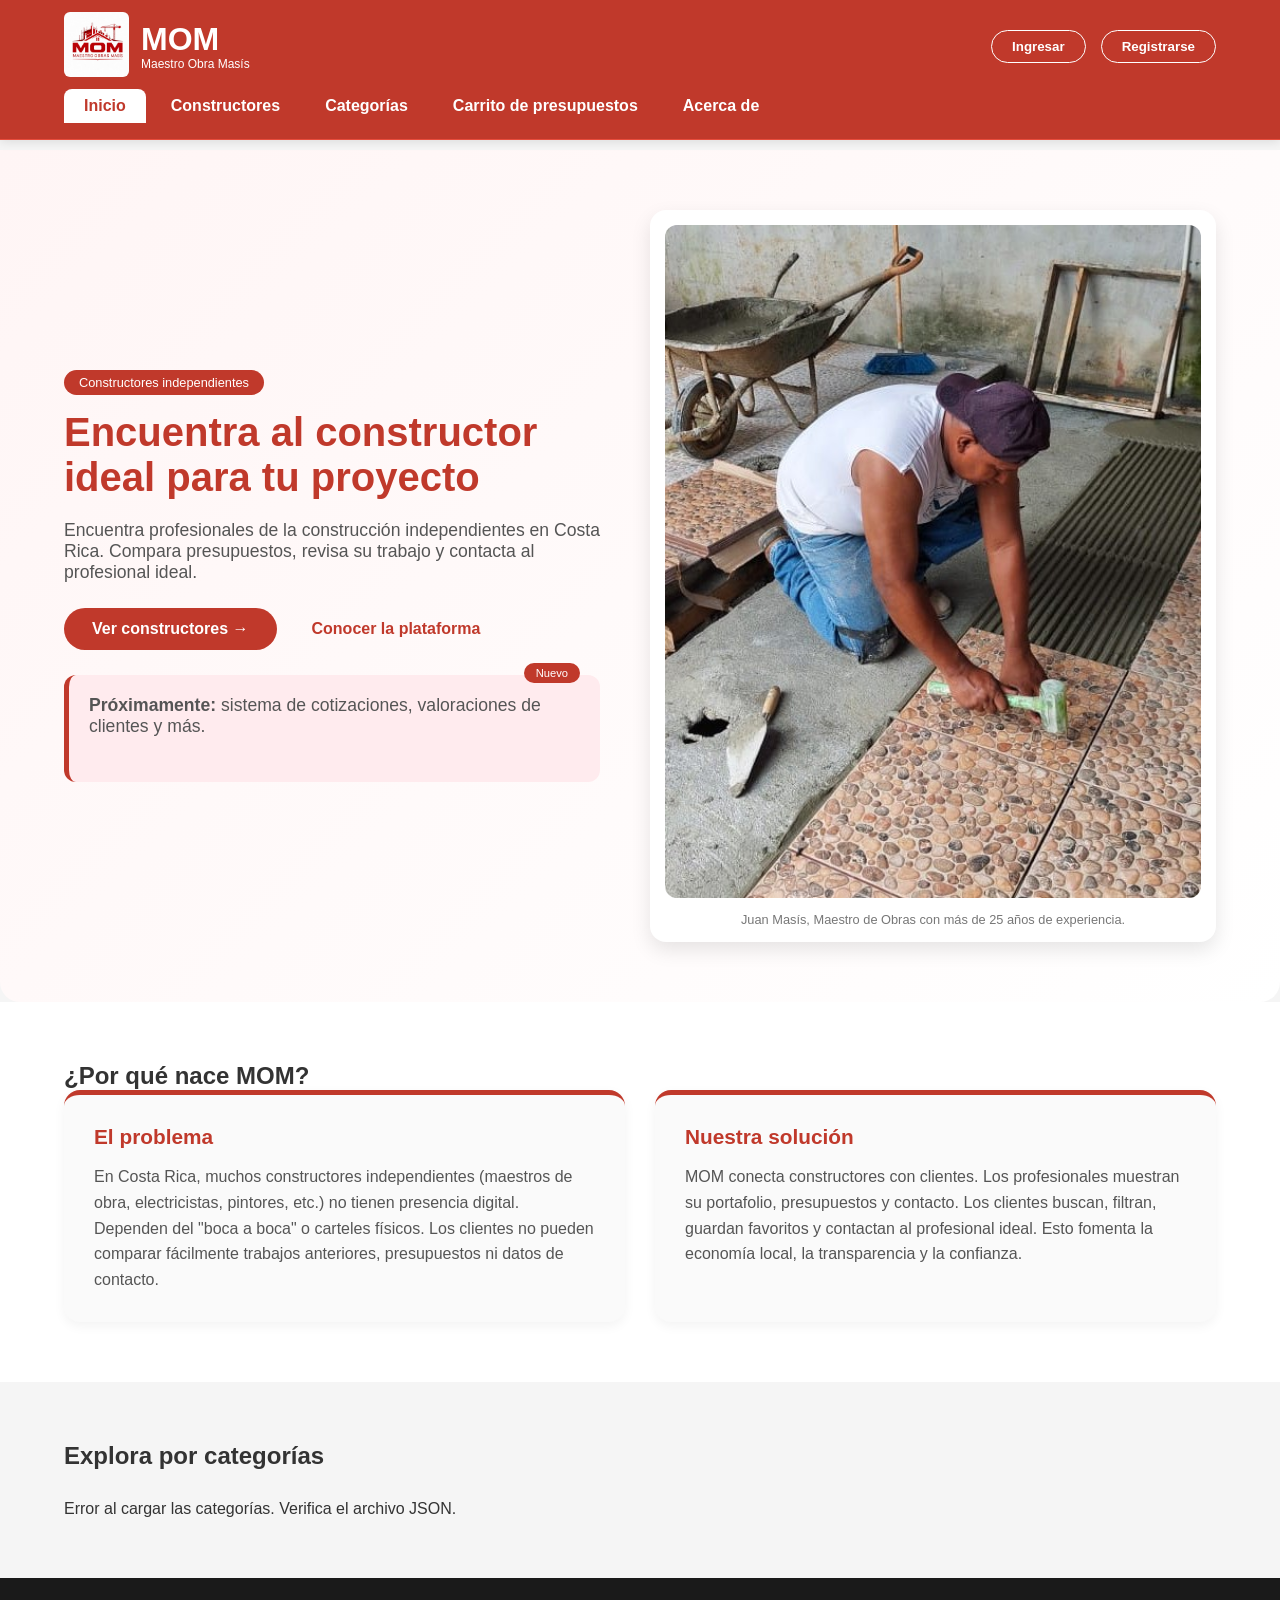
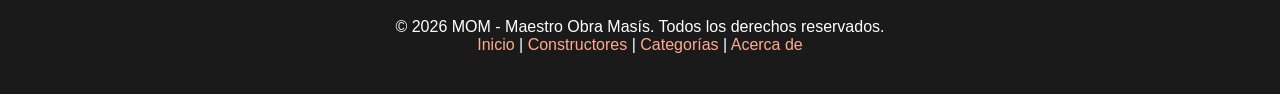
==== index.html @ 45a5ccda "Login y registro" ====
<!DOCTYPE html>
<html lang="es">
<head>
    <title>MOM-Constructores</title>
    <meta charset="UTF-8">
    <meta name="viewport" content="width=device-width, initial-scale=1.0">
    <title>MOM | Constructores Costa Rica</title>
    <link rel="stylesheet" href="css/styles.css">
    
</head>
<body>
    <header class="site-header">
        <div class="main-header">
            <div class="container">
                <div class="logo-container">
                    <div class="logo-img">
                        <img src="assets/images/logo.jpeg" alt="MOM Logo">
                    </div>
                    <div class="logo-text">
                        <h1>MOM</h1>
                        <p>Maestro Obra Masís</p>
                    </div>
                </div>
                <div class="header-actions">

    <button class="btn-login" id="btnLogin"
        onclick="window.location.href='login.html'">
        Ingresar
    </button>

    <button class="btn-login" id="btnRegistro"
        onclick="window.location.href='login.html?tab=registro'">
        Registrarse
    </button>

    <div class="perfil hidden" id="userProfile">
        <img id="profileImg" src="https://placehold.co/40x40/c0392b/white?text=?" alt="Perfil">
        <div>
            <span id="profileName">Usuario</span>
            <div class="nivel" id="profileNivel">Nivel 1</div>
        </div>
    </div>

</div>
        </div>

        <div class="nav-tabs">
            <div class="container">
                <ul>
                    <li><a href="index.html" class="active">Inicio</a></li>
                    <li><a href="constructores.html">Constructores</a></li>
                    <li id="tab-tarjeta" class="hidden"><a href="tarjeta.html">Tarjeta MOM</a></li>
                    <li><a href="categorias.html">Categorías</a></li>
                    <li><a href="carrito.html">Carrito de presupuestos</a></li>
                    <li><a href="acerca.html">Acerca de</a></li>
                </ul>
            </div>
        </div>
    </header>

    <div id="perfilModal" class="modal-overlay">
        <div class="modal-box">
            <button class="modal-close" onclick="closeModal('perfilModal')">&times;</button>
            <h3 id="modal-saludo">Mi perfil</h3>
            <p class="modal-desc" id="modal-rol-desc"></p>
            <button class="btn-submit" onclick="cerrarSesion()" style="background:#555;">Cerrar sesión</button>
        </div>
    </div>

    <main>
        <section class="hero">
            <div class="container hero-content">
                <div class="hero-text">
                    <span class="hero-badge">Constructores independientes</span>
                    <h1>Encuentra al constructor ideal para tu proyecto</h1>
                    <p>Encuentra profesionales de la construcción independientes en Costa Rica. Compara presupuestos, revisa su trabajo y contacta al profesional ideal.</p>
                    <div class="hero-actions">
                        <a href="constructores.html" class="btn-primary">Ver constructores →</a>
                        <a href="#problema-solucion" class="btn-link">Conocer la plataforma</a>
                    </div>
                    <div class="hero-info">
                        <span class="info-label">Nuevo</span>
                        <p><strong>Próximamente:</strong> sistema de cotizaciones, valoraciones de clientes y más.</p>
                    </div>
                </div>
                <div class="hero-image">
                    <img src="assets/images/IMG-20260607-WA0037.jpg" alt="Constructor trabajando">
                    <figcaption>Juan Masís, Maestro de Obras con más de 25 años de experiencia.</figcaption>
                </div>
            </div>
        </section>

        <section id="problema-solucion" class="problema-solucion">
            <div class="container">
                <h2>¿Por qué nace MOM?</h2>
                <div class="problema-solucion-grid">
                    <div class="card-problema">
                        <h4>El problema</h4>
                        <p>En Costa Rica, muchos constructores independientes (maestros de obra, electricistas, pintores, etc.) no tienen presencia digital. Dependen del "boca a boca" o carteles físicos. Los clientes no pueden comparar fácilmente trabajos anteriores, presupuestos ni datos de contacto.</p>
                    </div>
                    <div class="card-solucion">
                        <h4>Nuestra solución</h4>
                        <p>MOM conecta constructores con clientes. Los profesionales muestran su portafolio, presupuestos y contacto. Los clientes buscan, filtran, guardan favoritos y contactan al profesional ideal. Esto fomenta la economía local, la transparencia y la confianza.</p>
                    </div>
                </div>
            </div>
        </section>

        <section class="categorias-dinamicas">
            <div class="container">
                <h2>Explora por categorías</h2>
                <div id="categorias-container" class="categorias-grid"></div>
            </div>
        </section>
    </main>

    <footer>
        <div class="container">
            <p>&copy; 2026 MOM - Maestro Obra Masís. Todos los derechos reservados.</p>
            <p>
                <a href="index.html">Inicio</a> | 
                <a href="constructores.html">Constructores</a> | 
                <a href="#problema-solucion">Categorías</a> | 
                <a href="acerca.html">Acerca de</a>
            </p>
        </div>
    </footer>

    <script src="js/main.js"></script>
    <script src="json/main.js"></script>
    
    <script>
        /* Gestión interna exclusiva de la sesión actual de la página */
        (function() {
            const sesionData = localStorage.getItem('mom_sesion');
            const btnLogin = document.getElementById('btnLogin');
            const btnRegistro = document.getElementById('btnRegistro');
            const userProfile = document.getElementById('userProfile');
            const profileName = document.getElementById('profileName');
            const profileImg = document.getElementById('profileImg');
            const profileNivel = document.getElementById('profileNivel');
            const tabTarjeta = document.getElementById('tab-tarjeta');

            if (sesionData) {
                const sesion = JSON.parse(sesionData);

                btnLogin.classList.add('hidden');
                btnRegistro.classList.add('hidden');
                userProfile.classList.remove('hidden');
                profileName.textContent = sesion.nombre;
                profileNivel.textContent = 'Nivel ' + (sesion.nivel || 1);

                const inicial = sesion.nombre.charAt(0).toUpperCase();
                profileImg.src = sesion.foto || `https://placehold.co/40x40/c0392b/white?text=${inicial}`;
                profileImg.alt = sesion.nombre;

                userProfile.onclick = function() {
                    document.getElementById('modal-saludo').textContent = '¡Hola, ' + sesion.nombre + '!';
                    document.getElementById('modal-rol-desc').textContent =
                        sesion.rol === 'constructor'
                            ? 'Estás registrado como Constructor.'
                            : 'Estás registrado como Cliente.';
                    openModal('perfilModal');
                };

                if (sesion.rol === 'constructor') {
                    tabTarjeta.classList.remove('hidden');
                    tabTarjeta.style.display = 'block';
                } else {
                    tabTarjeta.classList.add('hidden');
                    tabTarjeta.style.display = 'none';
                }
            }
        })();

        function openModal(id) {
            document.getElementById(id).classList.add('open');
        }

        function closeModal(id) {
            document.getElementById(id).classList.remove('open');
        }

        function cerrarSesion() {
            localStorage.removeItem('mom_sesion');
            window.location.href = 'login.html';
        }
    </script>
</body>
</html>
---- css/styles.css ----
/* Limpieza rápida de márgenes para que no estorben */
* {
    margin: 0;
    padding: 0;
    box-sizing: border-box;
}

body {
    font-family: 'Segoe UI', Tahoma, Geneva, Verdana, sans-serif;
    background-color: #f5f5f5;
    color: #333;
    /* Espacio para que el header fijo no tape el contenido del inicio */
    padding-top: 150px;
}

/* --- HEADER PRINCIPAL --- */

.site-header {
    background-color: #c0392b;
    position: fixed;
    top: 0;
    left: 0;
    width: 100%;
    z-index: 1000;
    box-shadow: 0 2px 10px rgba(0, 0, 0, 0.1);
}

/* La fila de arriba donde va el logo y el botón de registro */
.main-header {
    padding: 12px 0 16px 0; 
    border-bottom: 1px solid #e74c3c;
}

.main-header .container {
    display: flex;
    justify-content: space-between;
    align-items: center;
    flex-wrap: wrap;
    gap: 20px;
}

/* Alineación del logo con el texto del negocio */
.logo-container {
    display: flex;
    align-items: center;
    gap: 12px;
}

.logo-img img {
    height: 65px;
    width: auto;
    object-fit: contain;
    border-radius: 6px;
}

.logo-text h1 {
    color: white;
    font-size: 2rem;
    line-height: 1;
    margin-bottom: 2px;
}

.logo-text p {
    color: white;
    font-size: 0.75rem;
}

.header-actions {
    display: flex;
    align-items: center;
    gap: 15px;
}

/* Botón principal para los constructores */
.btn-login {
    background-color: transparent;
    color: white;
    border: 1px solid white;
    padding: 8px 20px;
    border-radius: 25px;
    cursor: pointer;
    font-weight: bold;
    transition: all 0.3s ease;
}

.btn-login:hover {
    background-color: white;
    color: #c0392b;
}

/* Perfil (se activa por JS cuando el constructor inicia sesión) */
.perfil {
    display: flex;
    align-items: center;
    gap: 10px;
    background-color: rgba(255, 255, 255, 0.15);
    padding: 6px 14px;
    border-radius: 25px;
    cursor: pointer;
    margin-bottom: -4px;
    transition: background-color 0.2s ease;
}

.perfil:hover {
    background-color: rgba(255, 255, 255, 0.25);
}

.perfil img {
    width: 34px;
    height: 34px;
    border-radius: 50%;
    object-fit: cover;
    border: 1px solid rgba(255, 255, 255, 0.5);
}

.perfil span {
    color: white;
    font-size: 0.9rem;
    font-weight: 600;
}

.nivel {
    font-size: 0.7rem;
    color: #ffd54f;
    font-weight: bold;
}

/* Para ocultar cosas rápido desde JavaScript */
.hidden {
    display: none !important;
}

/* --- MENÚ DE PESTAÑAS (NAV) --- */

.nav-tabs {
    padding: 8px 0 0 0;
}

.nav-tabs ul {
    list-style: none;
    display: flex;
    gap: 5px;
    flex-wrap: wrap;
}

.nav-tabs a {
    display: inline-block;
    padding: 8px 20px;
    color: white;
    text-decoration: none;
    font-weight: 600;
    border-radius: 8px 8px 0 0;
    transition: all 0.3s ease;
}

.nav-tabs a:hover {
    background-color: rgba(255, 255, 255, 0.2);
}

/* La pestaña blanca que resalta la página actual */
.nav-tabs a.active {
    background-color: white;
    color: #c0392b;
}

/* --- MODALES (LOGIN Y RECUPERACIÓN) --- */

/* El fondo oscuro transparente */
.modal-overlay {
    position: fixed;
    top: 0;
    left: 0;
    width: 100%;
    height: 100%;
    background-color: rgba(0, 0, 0, 0.6);
    display: flex;
    justify-content: center;
    align-items: center;
    z-index: 2000;
    opacity: 0;
    pointer-events: none;
    transition: opacity 0.3s ease;
}

/* Clase que se mete con JS para mostrar el modal */
.modal-overlay.open {
    opacity: 1;
    pointer-events: auto;
}

/* La cajita blanca del formulario */
.modal-box {
    background-color: white;
    padding: 30px;
    border-radius: 16px;
    width: min(90%, 420px);
    box-shadow: 0 10px 30px rgba(0,0,0,0.3);
    position: relative;
    transform: translateY(-20px);
    transition: transform 0.3s ease;
}

.modal-overlay.open .modal-box {
    transform: translateY(0);
}

/* La 'X' para cerrar */
.modal-close {
    position: absolute;
    top: 15px;
    right: 20px;
    background: none;
    border: none;
    font-size: 1.8rem;
    cursor: pointer;
    color: #888;
}

.modal-close:hover {
    color: #333;
}

.modal-box h3 {
    color: #c0392b;
    font-size: 1.5rem;
    margin-bottom: 20px;
    text-align: center;
}

.modal-desc {
    font-size: 0.9rem;
    color: #666;
    margin-bottom: 20px;
    text-align: center;
    line-height: 1.4;
}

.form-group {
    margin-bottom: 18px;
}

.form-group label {
    display: block;
    font-size: 0.85rem;
    font-weight: 600;
    margin-bottom: 6px;
    color: #444;
}

.form-group input {
    width: 100%;
    padding: 10px 14px;
    border: 1px solid #ccc;
    border-radius: 8px;
    font-size: 0.95rem;
    outline: none;
    transition: border-color 0.2s;
}

.form-group input:focus {
    border-color: #c0392b;
}

.btn-submit {
    width: 100%;
    background-color: #c0392b;
    color: white;
    border: none;
    padding: 12px;
    border-radius: 8px;
    font-size: 1rem;
    font-weight: bold;
    cursor: pointer;
    transition: background-color 0.2s;
    margin-top: 10px;
}

.btn-submit:hover {
    background-color: #a93226;
}

.modal-footer-links {
    margin-top: 15px;
    text-align: center;
}

.modal-footer-links a {
    color: #c0392b;
    font-size: 0.85rem;
    text-decoration: none;
    font-weight: 600;
}

.modal-footer-links a:hover {
    text-decoration: underline;
}

/* --- SECCIONES DE LA PÁGINA (HERO, INFO, ETC) --- */

/* Centrador estándar para que el diseño no se desarme en pantallas enormes */
.container {
    width: min(90%, 1200px);
    margin: 0 auto;
}

/* El bloque de bienvenida arriba */
.hero {
    background: linear-gradient(135deg, #fff5f5 0%, #ffffff 100%);
    padding: 60px 0;
    border-radius: 0 0 20px 20px;
}

.hero-content {
    display: flex;
    align-items: center;
    gap: 50px;
    flex-wrap: wrap;
}

.hero-text {
    flex: 1;
}

.hero-badge {
    background-color: #c0392b;
    color: white;
    padding: 5px 15px;
    border-radius: 25px;
    font-size: 0.8rem;
    display: inline-block;
    margin-bottom: 15px;
}

.hero-text h1 {
    font-size: 2.5rem;
    color: #c0392b;
    margin-bottom: 20px;
}

.hero-text p {
    font-size: 1.1rem;
    color: #555;
    margin-bottom: 25px;
}

.btn-primary {
    background-color: #c0392b;
    color: white;
    padding: 12px 28px;
    border-radius: 30px;
    text-decoration: none;
    font-weight: bold;
    display: inline-block;
    transition: all 0.3s ease;
    border: none;
    cursor: pointer;
}

.btn-primary:hover {
    background-color: #a93226;
    transform: scale(1.05);
}

.btn-link {
    color: #c0392b;
    padding: 12px 20px;
    text-decoration: none;
    font-weight: bold;
}

.hero-actions {
    display: flex;
    gap: 15px;
    flex-wrap: wrap;
    margin-bottom: 25px;
}

/* El cuadro de "Próximamente" */
.hero-info {
    background-color: #ffebee;
    padding: 20px;
    border-left: 5px solid #c0392b;
    border-radius: 12px;
    position: relative;
}

.info-label {
    position: absolute;
    top: -12px;
    right: 20px;
    background-color: #c0392b;
    color: white;
    padding: 4px 12px;
    border-radius: 20px;
    font-size: 0.7rem;
}

.hero-image {
    flex: 1;
    background: white;
    padding: 15px;
    border-radius: 16px;
    box-shadow: 0 8px 20px rgba(0, 0, 0, 0.1);
}

.hero-image img {
    width: 100%;
    border-radius: 12px;
}

.hero-image figcaption {
    text-align: center;
    font-size: 0.8rem;
    color: #777;
    margin-top: 10px;
}

/* Sección de la justificación del proyecto */
.problema-solucion {
    background-color: white;
    padding: 60px 0;
}

.problema-solucion-grid {
    display: grid;
    grid-template-columns: 1fr 1fr;
    gap: 30px;
}

.card-problema, .card-solucion {
    background: #fafafa;
    padding: 30px;
    border-radius: 16px;
    border-top: 5px solid #c0392b;
    box-shadow: 0 4px 12px rgba(0, 0, 0, 0.05);
}

.card-problema h4, .card-solucion h4 {
    color: #c0392b;
    font-size: 1.3rem;
    margin-bottom: 15px;
}

.card-problema p, .card-solucion p {
    color: #555;
    line-height: 1.6;
}

/* Aquí se renderizan las categorías desde el script backend */
.categorias-dinamicas {
    background-color: #f5f5f5;
    padding: 60px 0;
}

.categorias-grid {
    display: grid;
    grid-template-columns: repeat(auto-fit, minmax(200px, 1fr));
    gap: 20px;
    margin-top: 30px;
}

/* --- FOOTER (PIE DE PÁGINA) --- */

footer {
    background-color: #1a1a1a;
    color: white;
    text-align: center;
    padding: 40px 0;
}

footer a {
    color: #ffab91;
    text-decoration: none;
}

footer a:hover {
    color: white;
}

/* --- DISEÑO RESPONSIVO (TABLETS Y CELULARES) --- */

@media (max-width: 768px) {
    body {
        /* Más espacio arriba porque las cosas se apilan en pantallas pequeñas */
        padding-top: 210px;
    }

    .main-header .container {
        flex-direction: column;
        text-align: center;
    }

    .logo-container {
        flex-direction: column;
        gap: 5px;
    }

    .nav-tabs ul {
        justify-content: center;
    }

    .hero-content {
        flex-direction: column;
    }

    .problema-solucion-grid {
        grid-template-columns: 1fr;
    }
}

@media (max-width: 480px) {
    .hero-text h1 {
        font-size: 1.8rem;
    }

    .hero-actions {
        flex-direction: column;
    }

    .btn-primary, .btn-link {
        text-align: center;
    }

    .header-actions {
        flex-direction: column;
        width: 100%;
    }

    .btn-login {
        width: 100%;
        text-align: center;
    }
}

/* Layout General de la página de constructores */
.constructores-main-container {
    display: flex;
    gap: 20px;
    padding: 20px;
    max-width: 1200px;
    margin: 0 auto;
}

.sidebar-filters {
    flex: 1;
    min-width: 280px;
    background: #f9f9f9;
    padding: 20px;
    border-radius: 8px;
    box-shadow: 0 2px 5px rgba(0,0,0,0.05);
    height: fit-content;
}

.constructores-content {
    flex: 3;
}

.filter-group {
    margin-bottom: 15px;
}

.filter-group label {
    display: block;
    margin-bottom: 5px;
    font-weight: bold;
}

.filter-group input, .filter-group select {
    width: 100%;
    padding: 8px;
    border: 1px solid #ccc;
    border-radius: 4px;
}

/* Grilla de Tarjetas */
.cards-grid {
    display: grid;
    grid-template-columns: repeat(auto-fill, minmax(280px, 1fr));
    gap: 20px;
    margin-top: 20px;
}

/* Estilos de la sección persistente de favoritos */
.favoritos-sidebar-section {
    margin-top: 30px;
    border-top: 2px dashed #ddd;
    padding-top: 15px;
}

.favorito-item {
    display: flex;
    justify-content: space-between;
    align-items: center;
    background: #fff;
    padding: 10px;
    margin-bottom: 8px;
    border-radius: 4px;
    border-left: 4px solid #ffca28;
    box-shadow: 0 1px 3px rgba(0,0,0,0.1);
}

.btn-eliminar-fav {
    background: none;
    border: none;
    color: #ff5252;
    cursor: pointer;
    font-size: 16px;
}

/* Estilos Básicos para el Modal Emergente */
.modal-overlay {
    position: fixed;
    top: 0;
    left: 0;
    width: 100%;
    height: 100%;
    background: rgba(0, 0, 0, 0.6);
    display: flex;
    justify-content: center;
    align-items: center;
    opacity: 0;
    pointer-events: none;
    transition: opacity 0.3s ease;
    z-index: 1000;
}

.modal-overlay.modal-active {
    opacity: 1;
    pointer-events: auto;
}

.modal-content {
    background: #fff;
    padding: 30px;
    border-radius: 8px;
    max-width: 600px;
    width: 90%;
    position: relative;
    box-shadow: 0 5px 15px rgba(0,0,0,0.3);
    max-height: 85vh;
    overflow-y: auto;
}

.close-modal {
    position: absolute;
    top: 15px;
    right: 15px;
    background: none;
    border: none;
    font-size: 20px;
    cursor: pointer;
    color: #333;
}

.modal-galeria-grid {
    display: grid;
    grid-template-columns: repeat(auto-fill, minmax(120px, 1fr));
    gap: 10px;
    margin-top: 10px;
}

.modal-galeria-img {
    width: 100%;
    height: 90px;
    object-fit: cover;
    border-radius: 4px;
}
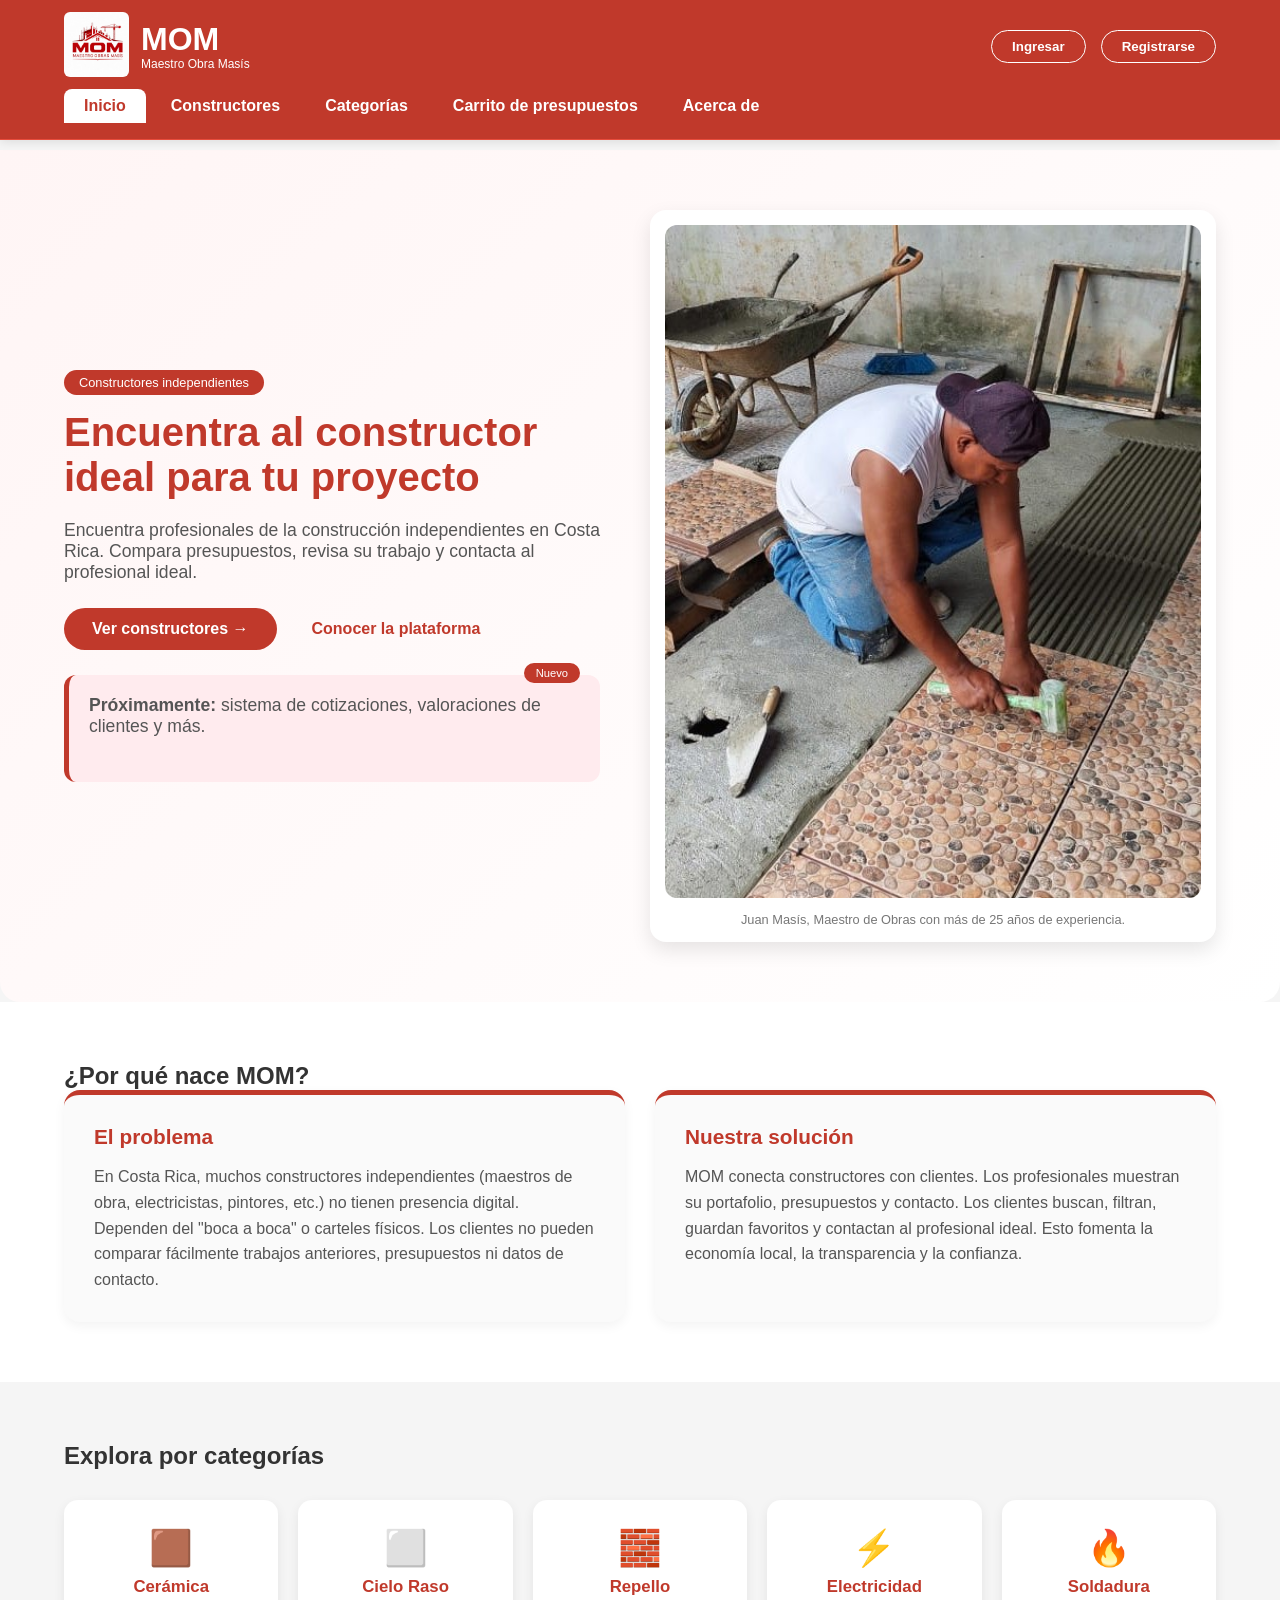
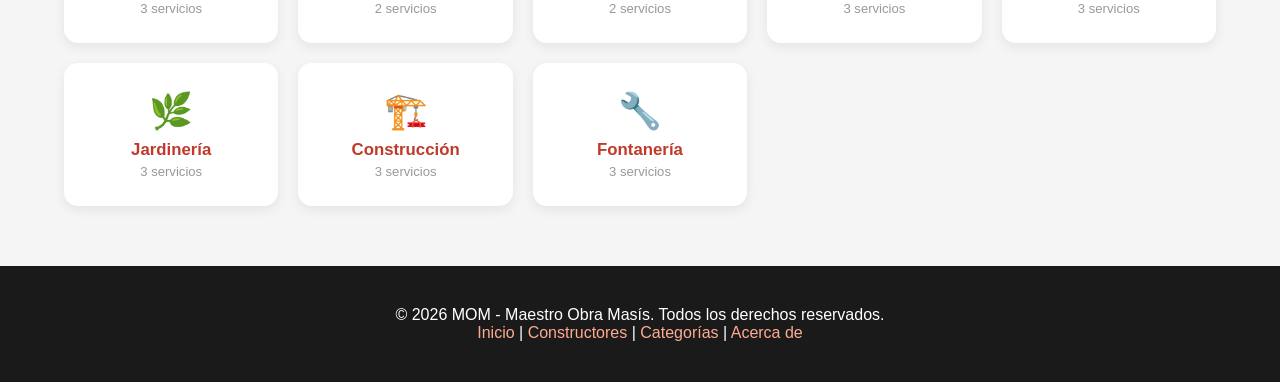
==== commit 87450ad1: "Carrito de presupuestos y funcionamiento de constructores y categorías" ====
--- a/index.html
+++ b/index.html
@@ -127,7 +127,6 @@
     </footer>
 
     <script src="js/main.js"></script>
-    <script src="json/main.js"></script>
     
     <script>
         /* Gestión interna exclusiva de la sesión actual de la página */
--- a/css/styles.css
+++ b/css/styles.css
@@ -459,6 +459,40 @@
     margin-top: 30px;
 }
 
+.categoria-card {
+    background: white;
+    border-radius: 14px;
+    padding: 25px 18px;
+    text-align: center;
+    box-shadow: 0 4px 12px rgba(0,0,0,0.07);
+    cursor: pointer;
+    transition: all 0.3s ease;
+    border: 2px solid transparent;
+}
+
+.categoria-card:hover {
+    transform: translateY(-4px);
+    box-shadow: 0 8px 25px rgba(192, 57, 43, 0.15);
+    border-color: #c0392b;
+}
+
+.categoria-card .cat-icono {
+    font-size: 2.2rem;
+    margin-bottom: 8px;
+}
+
+.categoria-card h4 {
+    color: #c0392b;
+    font-size: 1.05rem;
+    margin-bottom: 4px;
+}
+
+.categoria-card p {
+    font-size: 0.82rem;
+    color: #999;
+    margin: 0;
+}
+
 /* --- FOOTER (PIE DE PÁGINA) --- */
 
 footer {
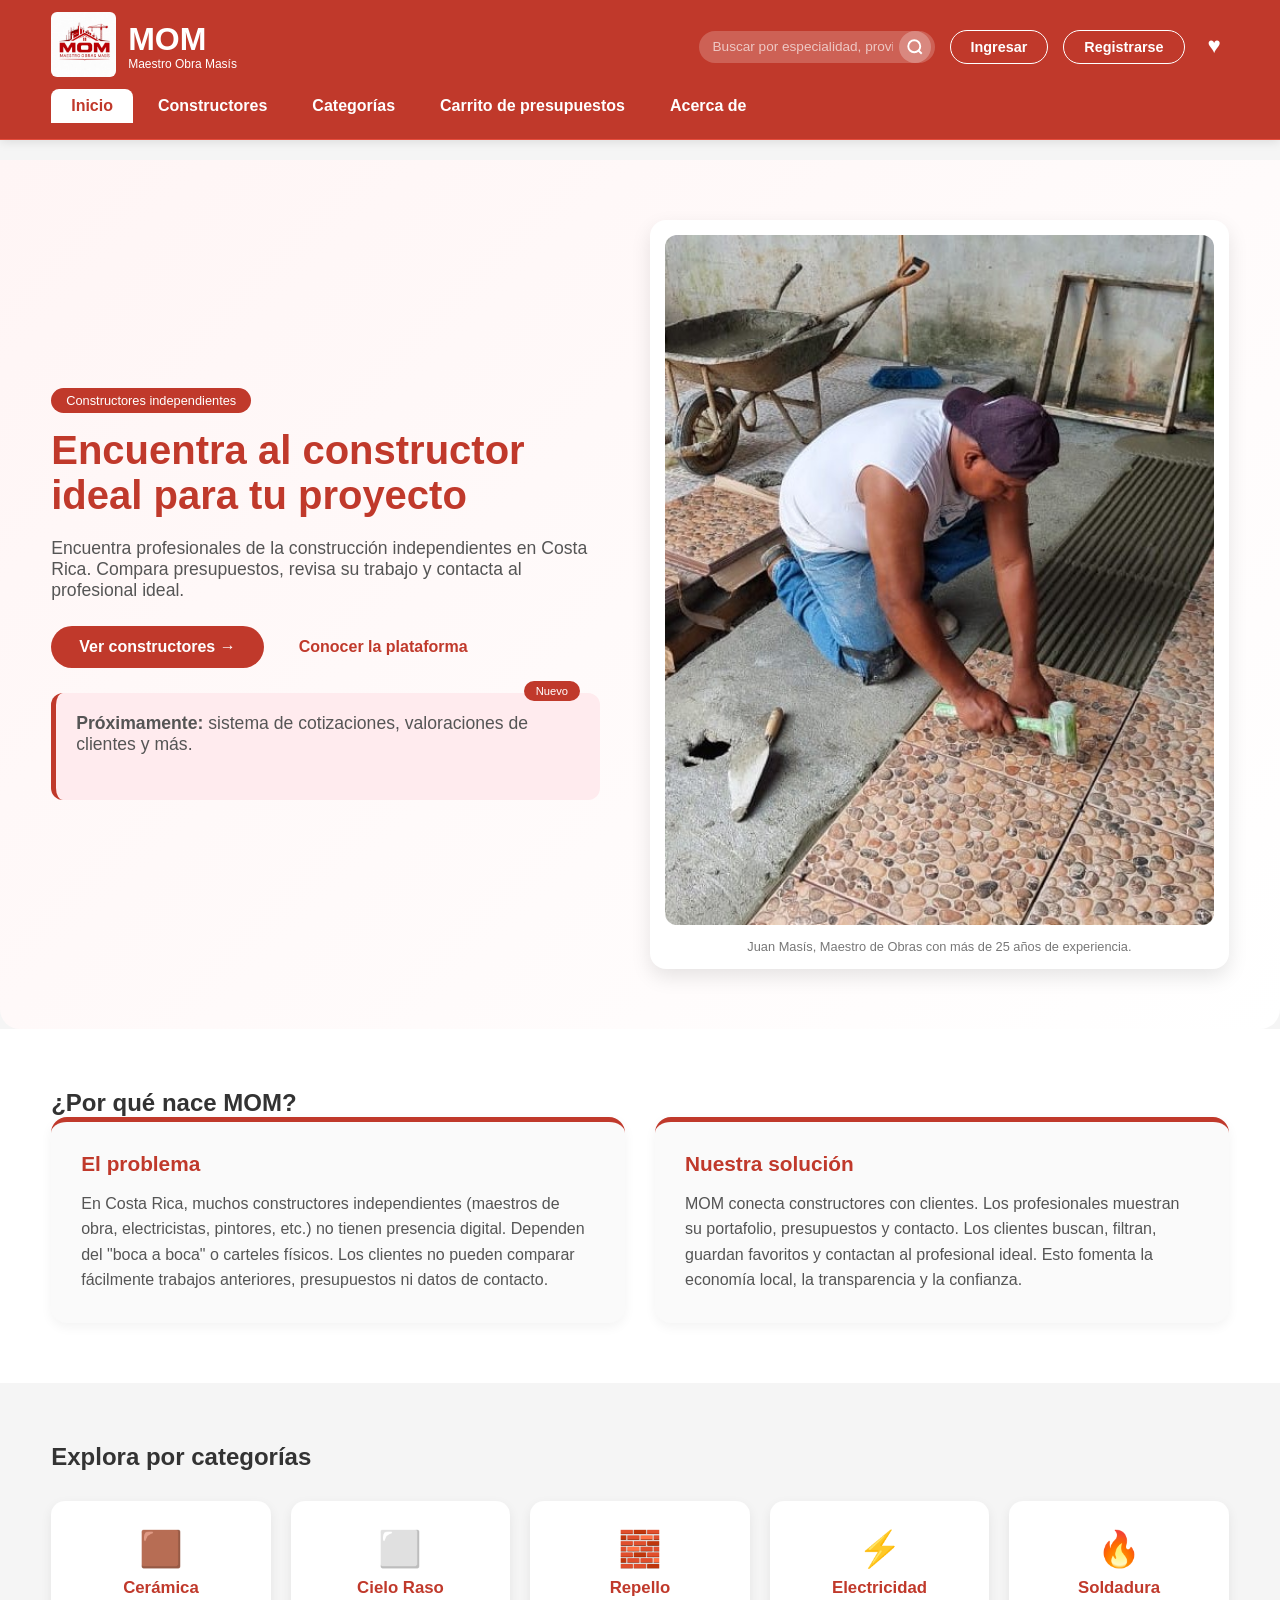
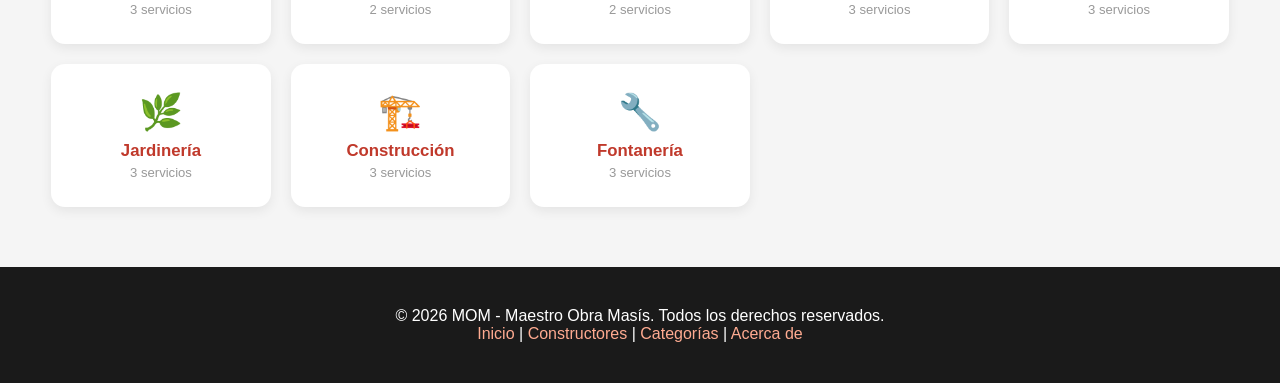
==== commit b076249b: "Actualización favoritos y diseño responsivo" ====
--- a/index.html
+++ b/index.html
@@ -22,7 +22,15 @@
                     </div>
                 </div>
                 <div class="header-actions">
-
+    <div class="search-box">
+        <input type="text" id="searchInput" placeholder="Buscar por especialidad, provincia..." />
+        <button id="searchBtn" onclick="buscarConstructores()">
+            <svg viewBox="0 0 24 24" width="18" height="18" fill="none" stroke="currentColor" stroke-width="2.5">
+                <circle cx="11" cy="11" r="8"/>
+                <path d="m21 21-4.35-4.35"/>
+            </svg>
+        </button>
+    </div>
     <button class="btn-login" id="btnLogin"
         onclick="window.location.href='login.html'">
         Ingresar
@@ -31,6 +39,10 @@
     <button class="btn-login" id="btnRegistro"
         onclick="window.location.href='login.html?tab=registro'">
         Registrarse
+    </button>
+
+    <button class="btn-fav-header" id="btnFavoritos" title="Mis favoritos" onclick="abrirFavoritos()">
+        ♥ <span class="fav-badge hidden" id="favBadge">0</span>
     </button>
 
     <div class="perfil hidden" id="userProfile">
@@ -64,6 +76,15 @@
             <h3 id="modal-saludo">Mi perfil</h3>
             <p class="modal-desc" id="modal-rol-desc"></p>
             <button class="btn-submit" onclick="cerrarSesion()" style="background:#555;">Cerrar sesión</button>
+        </div>
+    </div>
+
+    <div id="favoritosModal" class="modal-overlay">
+        <div class="modal-box">
+            <button class="modal-close" onclick="closeModal('favoritosModal')">&times;</button>
+            <h3>Mis Favoritos</h3>
+            <div id="favoritosLista"></div>
+            <p class="fav-vacio" id="favVacio">No tienes favoritos guardados.</p>
         </div>
     </div>
 
@@ -172,6 +193,23 @@
             }
         })();
 
+        function buscarConstructores() {
+            const q = document.getElementById('searchInput').value.trim();
+            if (q) {
+                window.location.href = 'constructores.html?buscar=' + encodeURIComponent(q);
+            }
+        }
+        document.addEventListener('DOMContentLoaded', function() {
+            document.getElementById('searchInput').addEventListener('keydown', function(e) {
+                if (e.key === 'Enter') buscarConstructores();
+            });
+        });
+
+        function abrirFavoritos() {
+            if (typeof actualizarModalFavoritos === 'function') actualizarModalFavoritos();
+            openModal('favoritosModal');
+        }
+
         function openModal(id) {
             document.getElementById(id).classList.add('open');
         }
--- a/css/styles.css
+++ b/css/styles.css
@@ -1,16 +1,20 @@
-/* Limpieza rápida de márgenes para que no estorben */
 * {
     margin: 0;
     padding: 0;
     box-sizing: border-box;
 }
 
+html {
+    overflow-x: hidden;
+}
+
 body {
     font-family: 'Segoe UI', Tahoma, Geneva, Verdana, sans-serif;
     background-color: #f5f5f5;
     color: #333;
-    /* Espacio para que el header fijo no tape el contenido del inicio */
-    padding-top: 150px;
+    padding-top: 160px;
+    overflow-x: hidden;
+    width: 100%;
 }
 
 /* --- HEADER PRINCIPAL --- */
@@ -25,9 +29,8 @@
     box-shadow: 0 2px 10px rgba(0, 0, 0, 0.1);
 }
 
-/* La fila de arriba donde va el logo y el botón de registro */
 .main-header {
-    padding: 12px 0 16px 0; 
+    padding: 12px 0 16px 0;
     border-bottom: 1px solid #e74c3c;
 }
 
@@ -39,7 +42,6 @@
     gap: 20px;
 }
 
-/* Alineación del logo con el texto del negocio */
 .logo-container {
     display: flex;
     align-items: center;
@@ -55,7 +57,7 @@
 
 .logo-text h1 {
     color: white;
-    font-size: 2rem;
+    font-size: clamp(1.4rem, 4vw, 2rem);
     line-height: 1;
     margin-bottom: 2px;
 }
@@ -71,7 +73,47 @@
     gap: 15px;
 }
 
-/* Botón principal para los constructores */
+.search-box {
+    display: flex;
+    align-items: center;
+    background: rgba(255,255,255,0.2);
+    border-radius: 25px;
+    padding: 0 4px 0 14px;
+    transition: background 0.3s;
+}
+.search-box:focus-within {
+    background: rgba(255,255,255,0.35);
+}
+.search-box input {
+    background: none;
+    border: none;
+    outline: none;
+    color: white;
+    font-size: 0.85rem;
+    padding: 7px 0;
+    min-width: 180px;
+}
+.search-box input::placeholder {
+    color: rgba(255,255,255,0.65);
+}
+.search-box button {
+    background: rgba(255,255,255,0.25);
+    border: none;
+    color: white;
+    width: 32px;
+    height: 32px;
+    border-radius: 50%;
+    cursor: pointer;
+    display: flex;
+    align-items: center;
+    justify-content: center;
+    transition: background 0.3s;
+    margin-left: 6px;
+}
+.search-box button:hover {
+    background: rgba(255,255,255,0.45);
+}
+
 .btn-login {
     background-color: transparent;
     color: white;
@@ -80,7 +122,9 @@
     border-radius: 25px;
     cursor: pointer;
     font-weight: bold;
+    font-size: 0.9rem;
     transition: all 0.3s ease;
+    white-space: nowrap;
 }
 
 .btn-login:hover {
@@ -88,7 +132,69 @@
     color: #c0392b;
 }
 
-/* Perfil (se activa por JS cuando el constructor inicia sesión) */
+/* Botón corazón de favoritos en el header */
+.btn-fav-header {
+    background: none;
+    border: none;
+    color: white;
+    font-size: 1.4rem;
+    cursor: pointer;
+    position: relative;
+    padding: 4px 8px;
+    transition: transform 0.2s;
+    line-height: 1;
+}
+.btn-fav-header:hover {
+    transform: scale(1.15);
+}
+.fav-badge {
+    position: absolute;
+    top: -2px;
+    right: 0;
+    background: #ffd54f;
+    color: #333;
+    font-size: 0.6rem;
+    font-weight: bold;
+    min-width: 16px;
+    height: 16px;
+    border-radius: 50%;
+    display: flex;
+    align-items: center;
+    justify-content: center;
+    padding: 0 3px;
+}
+
+/* Estilos dentro del modal de favoritos */
+#favoritosLista .favorito-item {
+    display: flex;
+    justify-content: space-between;
+    align-items: center;
+    background: #fff;
+    padding: 10px 14px;
+    margin-bottom: 8px;
+    border-radius: 8px;
+    border-left: 4px solid #ffca28;
+    box-shadow: 0 1px 3px rgba(0,0,0,0.08);
+}
+#favoritosLista .favorito-item a.fav-link {
+    font-weight: 600;
+    color: #c0392b;
+    text-decoration: none;
+    flex: 1;
+    min-width: 0;
+    word-break: break-word;
+}
+#favoritosLista .favorito-item a.fav-link:hover {
+    text-decoration: underline;
+}
+.fav-vacio {
+    color: #999;
+    text-align: center;
+    font-size: 0.9rem;
+    margin: 10px 0;
+    display: none;
+}
+
 .perfil {
     display: flex;
     align-items: center;
@@ -111,12 +217,14 @@
     border-radius: 50%;
     object-fit: cover;
     border: 1px solid rgba(255, 255, 255, 0.5);
+    flex-shrink: 0;
 }
 
 .perfil span {
     color: white;
     font-size: 0.9rem;
     font-weight: 600;
+    white-space: nowrap;
 }
 
 .nivel {
@@ -125,7 +233,6 @@
     font-weight: bold;
 }
 
-/* Para ocultar cosas rápido desde JavaScript */
 .hidden {
     display: none !important;
 }
@@ -151,21 +258,20 @@
     font-weight: 600;
     border-radius: 8px 8px 0 0;
     transition: all 0.3s ease;
+    white-space: nowrap;
 }
 
 .nav-tabs a:hover {
     background-color: rgba(255, 255, 255, 0.2);
 }
 
-/* La pestaña blanca que resalta la página actual */
 .nav-tabs a.active {
     background-color: white;
     color: #c0392b;
 }
 
-/* --- MODALES (LOGIN Y RECUPERACIÓN) --- */
-
-/* El fondo oscuro transparente */
+/* --- MODALES --- */
+
 .modal-overlay {
     position: fixed;
     top: 0;
@@ -182,13 +288,11 @@
     transition: opacity 0.3s ease;
 }
 
-/* Clase que se mete con JS para mostrar el modal */
 .modal-overlay.open {
     opacity: 1;
     pointer-events: auto;
 }
 
-/* La cajita blanca del formulario */
 .modal-box {
     background-color: white;
     padding: 30px;
@@ -198,13 +302,14 @@
     position: relative;
     transform: translateY(-20px);
     transition: transform 0.3s ease;
+    max-height: 90vh;
+    overflow-y: auto;
 }
 
 .modal-overlay.open .modal-box {
     transform: translateY(0);
 }
 
-/* La 'X' para cerrar */
 .modal-close {
     position: absolute;
     top: 15px;
@@ -295,15 +400,13 @@
     text-decoration: underline;
 }
 
-/* --- SECCIONES DE LA PÁGINA (HERO, INFO, ETC) --- */
-
-/* Centrador estándar para que el diseño no se desarme en pantallas enormes */
+/* --- SECCIONES DE LA PÁGINA --- */
+
 .container {
-    width: min(90%, 1200px);
+    width: min(92%, 1200px);
     margin: 0 auto;
 }
 
-/* El bloque de bienvenida arriba */
 .hero {
     background: linear-gradient(135deg, #fff5f5 0%, #ffffff 100%);
     padding: 60px 0;
@@ -319,6 +422,7 @@
 
 .hero-text {
     flex: 1;
+    min-width: 0;
 }
 
 .hero-badge {
@@ -332,13 +436,13 @@
 }
 
 .hero-text h1 {
-    font-size: 2.5rem;
+    font-size: clamp(1.6rem, 4.5vw, 2.5rem);
     color: #c0392b;
     margin-bottom: 20px;
 }
 
 .hero-text p {
-    font-size: 1.1rem;
+    font-size: clamp(0.95rem, 2.5vw, 1.1rem);
     color: #555;
     margin-bottom: 25px;
 }
@@ -375,7 +479,6 @@
     margin-bottom: 25px;
 }
 
-/* El cuadro de "Próximamente" */
 .hero-info {
     background-color: #ffebee;
     padding: 20px;
@@ -397,6 +500,7 @@
 
 .hero-image {
     flex: 1;
+    min-width: 0;
     background: white;
     padding: 15px;
     border-radius: 16px;
@@ -415,7 +519,6 @@
     margin-top: 10px;
 }
 
-/* Sección de la justificación del proyecto */
 .problema-solucion {
     background-color: white;
     padding: 60px 0;
@@ -437,7 +540,7 @@
 
 .card-problema h4, .card-solucion h4 {
     color: #c0392b;
-    font-size: 1.3rem;
+    font-size: clamp(1.1rem, 3vw, 1.3rem);
     margin-bottom: 15px;
 }
 
@@ -446,7 +549,6 @@
     line-height: 1.6;
 }
 
-/* Aquí se renderizan las categorías desde el script backend */
 .categorias-dinamicas {
     background-color: #f5f5f5;
     padding: 60px 0;
@@ -493,13 +595,13 @@
     margin: 0;
 }
 
-/* --- FOOTER (PIE DE PÁGINA) --- */
+/* --- FOOTER --- */
 
 footer {
     background-color: #1a1a1a;
     color: white;
     text-align: center;
-    padding: 40px 0;
+    padding: 40px 20px;
 }
 
 footer a {
@@ -511,17 +613,23 @@
     color: white;
 }
 
-/* --- DISEÑO RESPONSIVO (TABLETS Y CELULARES) --- */
+/* --- DISEÑO RESPONSIVO --- */
+
+@media (max-width: 992px) {
+    .hero-text h1 {
+        font-size: clamp(1.4rem, 3.5vw, 2rem);
+    }
+}
 
 @media (max-width: 768px) {
     body {
-        /* Más espacio arriba porque las cosas se apilan en pantallas pequeñas */
-        padding-top: 210px;
+        padding-top: 190px;
     }
 
     .main-header .container {
         flex-direction: column;
         text-align: center;
+        gap: 10px;
     }
 
     .logo-container {
@@ -529,40 +637,165 @@
         gap: 5px;
     }
 
+    .logo-img img {
+        height: 50px;
+    }
+
+    .header-actions {
+        flex-wrap: wrap;
+        justify-content: center;
+        gap: 10px;
+    }
+
+    .search-box input {
+        min-width: 140px;
+    }
+
     .nav-tabs ul {
         justify-content: center;
     }
 
+    .nav-tabs a {
+        padding: 6px 14px;
+        font-size: 0.85rem;
+    }
+
     .hero-content {
         flex-direction: column;
+        gap: 30px;
+    }
+
+    .hero {
+        padding: 40px 0;
+    }
+
+    .hero-image {
+        width: 100%;
+    }
+
+    .problema-solucion {
+        padding: 40px 0;
     }
 
     .problema-solucion-grid {
         grid-template-columns: 1fr;
     }
+
+    .categorias-dinamicas {
+        padding: 40px 0;
+    }
+
+    .categorias-grid {
+        grid-template-columns: repeat(auto-fit, minmax(160px, 1fr));
+        gap: 15px;
+    }
+
+    .modal-box {
+        padding: 24px 20px;
+        width: min(95%, 420px);
+    }
+
+    footer {
+        padding: 30px 16px;
+    }
+}
+
+@media (max-width: 600px) {
+    body {
+        padding-top: 175px;
+    }
+
+    .logo-img img {
+        height: 45px;
+    }
+
+    .header-actions {
+        gap: 8px;
+    }
+
+    .search-box input {
+        min-width: 100px;
+        font-size: 0.8rem;
+    }
+
+    .btn-login {
+        padding: 6px 14px;
+        font-size: 0.8rem;
+    }
+
+    .hero {
+        padding: 30px 0;
+    }
+
+    .hero-info {
+        padding: 16px 14px;
+    }
 }
 
 @media (max-width: 480px) {
-    .hero-text h1 {
-        font-size: 1.8rem;
-    }
-
-    .hero-actions {
-        flex-direction: column;
-    }
-
-    .btn-primary, .btn-link {
-        text-align: center;
+    body {
+        padding-top: 165px;
+    }
+
+    .logo-img img {
+        height: 40px;
+    }
+
+    .logo-text h1 {
+        font-size: 1.3rem;
     }
 
     .header-actions {
         flex-direction: column;
         width: 100%;
+        gap: 6px;
+    }
+
+    .search-box {
+        width: 100%;
+    }
+    .search-box input {
+        min-width: 0;
+        width: 100%;
     }
 
     .btn-login {
         width: 100%;
         text-align: center;
+    }
+
+    .nav-tabs a {
+        padding: 5px 10px;
+        font-size: 0.78rem;
+    }
+
+    .hero-text h1 {
+        font-size: 1.4rem;
+    }
+
+    .hero-actions {
+        flex-direction: column;
+    }
+
+    .btn-primary, .btn-link {
+        text-align: center;
+    }
+
+    .hero-info {
+        padding: 14px 12px;
+    }
+    .info-label {
+        right: 10px;
+        font-size: 0.65rem;
+    }
+
+    .modal-box {
+        padding: 20px 16px;
+        width: 96%;
+        border-radius: 12px;
+    }
+    .modal-box h3 {
+        font-size: 1.2rem;
     }
 }
 
@@ -606,7 +839,6 @@
     border-radius: 4px;
 }
 
-/* Grilla de Tarjetas */
 .cards-grid {
     display: grid;
     grid-template-columns: repeat(auto-fill, minmax(280px, 1fr));
@@ -614,31 +846,33 @@
     margin-top: 20px;
 }
 
-/* Estilos de la sección persistente de favoritos */
-.favoritos-sidebar-section {
-    margin-top: 30px;
-    border-top: 2px dashed #ddd;
-    padding-top: 15px;
-}
-
-.favorito-item {
-    display: flex;
-    justify-content: space-between;
-    align-items: center;
-    background: #fff;
-    padding: 10px;
-    margin-bottom: 8px;
-    border-radius: 4px;
-    border-left: 4px solid #ffca28;
-    box-shadow: 0 1px 3px rgba(0,0,0,0.1);
-}
-
-.btn-eliminar-fav {
+/* Botón de favorito en la tarjeta */
+.btn-favorito {
     background: none;
-    border: none;
-    color: #ff5252;
+    border: 2px solid #e0e0e0;
+    font-size: 1.3rem;
+    width: 38px;
+    height: 38px;
+    border-radius: 50%;
     cursor: pointer;
-    font-size: 16px;
+    color: #bbb;
+    display: flex;
+    align-items: center;
+    justify-content: center;
+    transition: all 0.3s ease;
+    line-height: 1;
+    align-self: flex-end;
+    flex-shrink: 0;
+}
+.btn-favorito:hover {
+    border-color: #ff6b6b;
+    color: #ff6b6b;
+    transform: scale(1.1);
+}
+.btn-favorito.activo {
+    border-color: #ff6b6b;
+    color: #ff6b6b;
+    background: #fff5f5;
 }
 
 /* Estilos Básicos para el Modal Emergente */
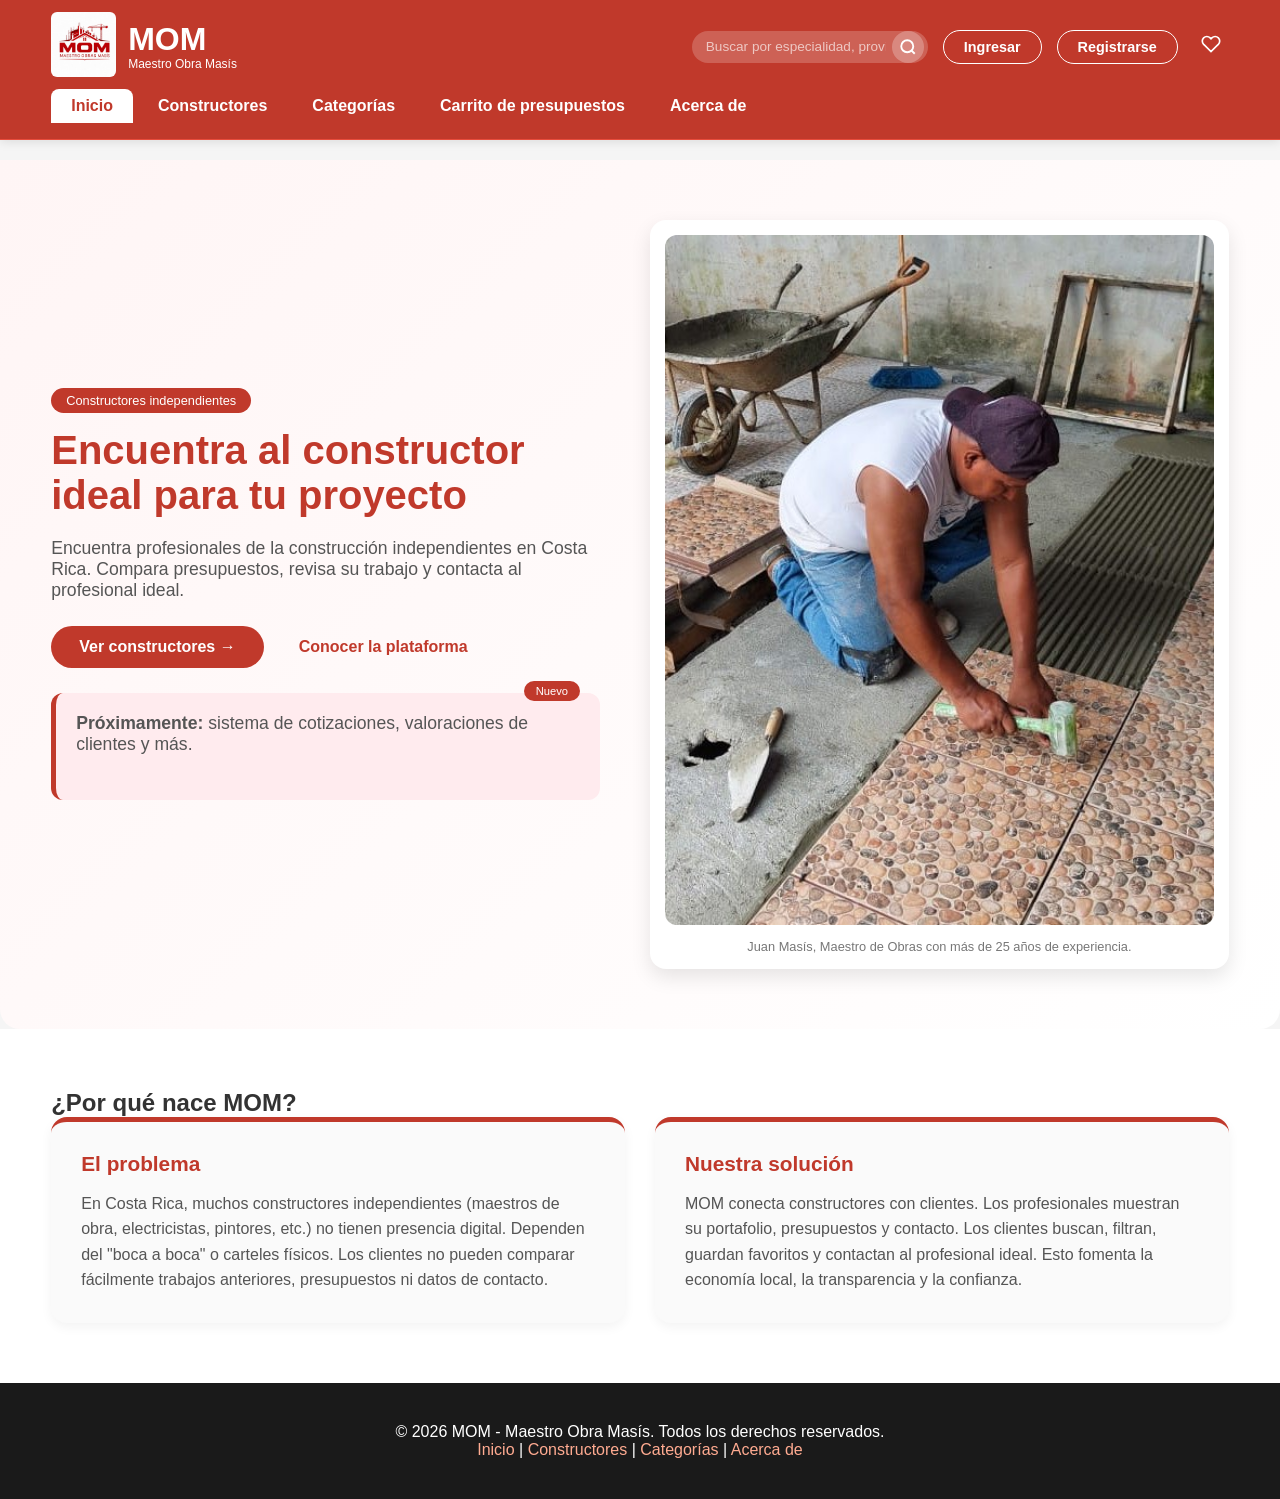
==== commit 58696fed: "Login y registro" ====
--- a/index.html
+++ b/index.html
@@ -42,7 +42,10 @@
     </button>
 
     <button class="btn-fav-header" id="btnFavoritos" title="Mis favoritos" onclick="abrirFavoritos()">
-        ♥ <span class="fav-badge hidden" id="favBadge">0</span>
+        <svg viewBox="0 0 24 24" width="20" height="20" fill="none" stroke="white" stroke-width="2">
+            <path d="M20.84 4.61a5.5 5.5 0 0 0-7.78 0L12 5.67l-1.06-1.06a5.5 5.5 0 0 0-7.78 7.78l1.06 1.06L12 21.23l7.78-7.78 1.06-1.06a5.5 5.5 0 0 0 0-7.78z"/>
+        </svg>
+        <span class="fav-badge hidden" id="favBadge">0</span>
     </button>
 
     <div class="perfil hidden" id="userProfile">
@@ -105,7 +108,7 @@
                     </div>
                 </div>
                 <div class="hero-image">
-                    <img src="assets/images/IMG-20260607-WA0037.jpg" alt="Constructor trabajando">
+                    <img src="assets/images/conElMaso.jpg" alt="Constructor trabajando">
                     <figcaption>Juan Masís, Maestro de Obras con más de 25 años de experiencia.</figcaption>
                 </div>
             </div>
@@ -127,12 +130,7 @@
             </div>
         </section>
 
-        <section class="categorias-dinamicas">
-            <div class="container">
-                <h2>Explora por categorías</h2>
-                <div id="categorias-container" class="categorias-grid"></div>
-            </div>
-        </section>
+
     </main>
 
     <footer>
--- a/css/styles.css
+++ b/css/styles.css
@@ -849,13 +849,13 @@
 /* Botón de favorito en la tarjeta */
 .btn-favorito {
     background: none;
-    border: 2px solid #e0e0e0;
+    border: 2px solid #c0392b;
     font-size: 1.3rem;
     width: 38px;
     height: 38px;
     border-radius: 50%;
     cursor: pointer;
-    color: #bbb;
+    color: #c0392b;
     display: flex;
     align-items: center;
     justify-content: center;
@@ -865,13 +865,13 @@
     flex-shrink: 0;
 }
 .btn-favorito:hover {
-    border-color: #ff6b6b;
-    color: #ff6b6b;
+    border-color: #a93226;
+    color: #a93226;
     transform: scale(1.1);
 }
 .btn-favorito.activo {
-    border-color: #ff6b6b;
-    color: #ff6b6b;
+    border-color: #a93226;
+    color: #a93226;
     background: #fff5f5;
 }
 
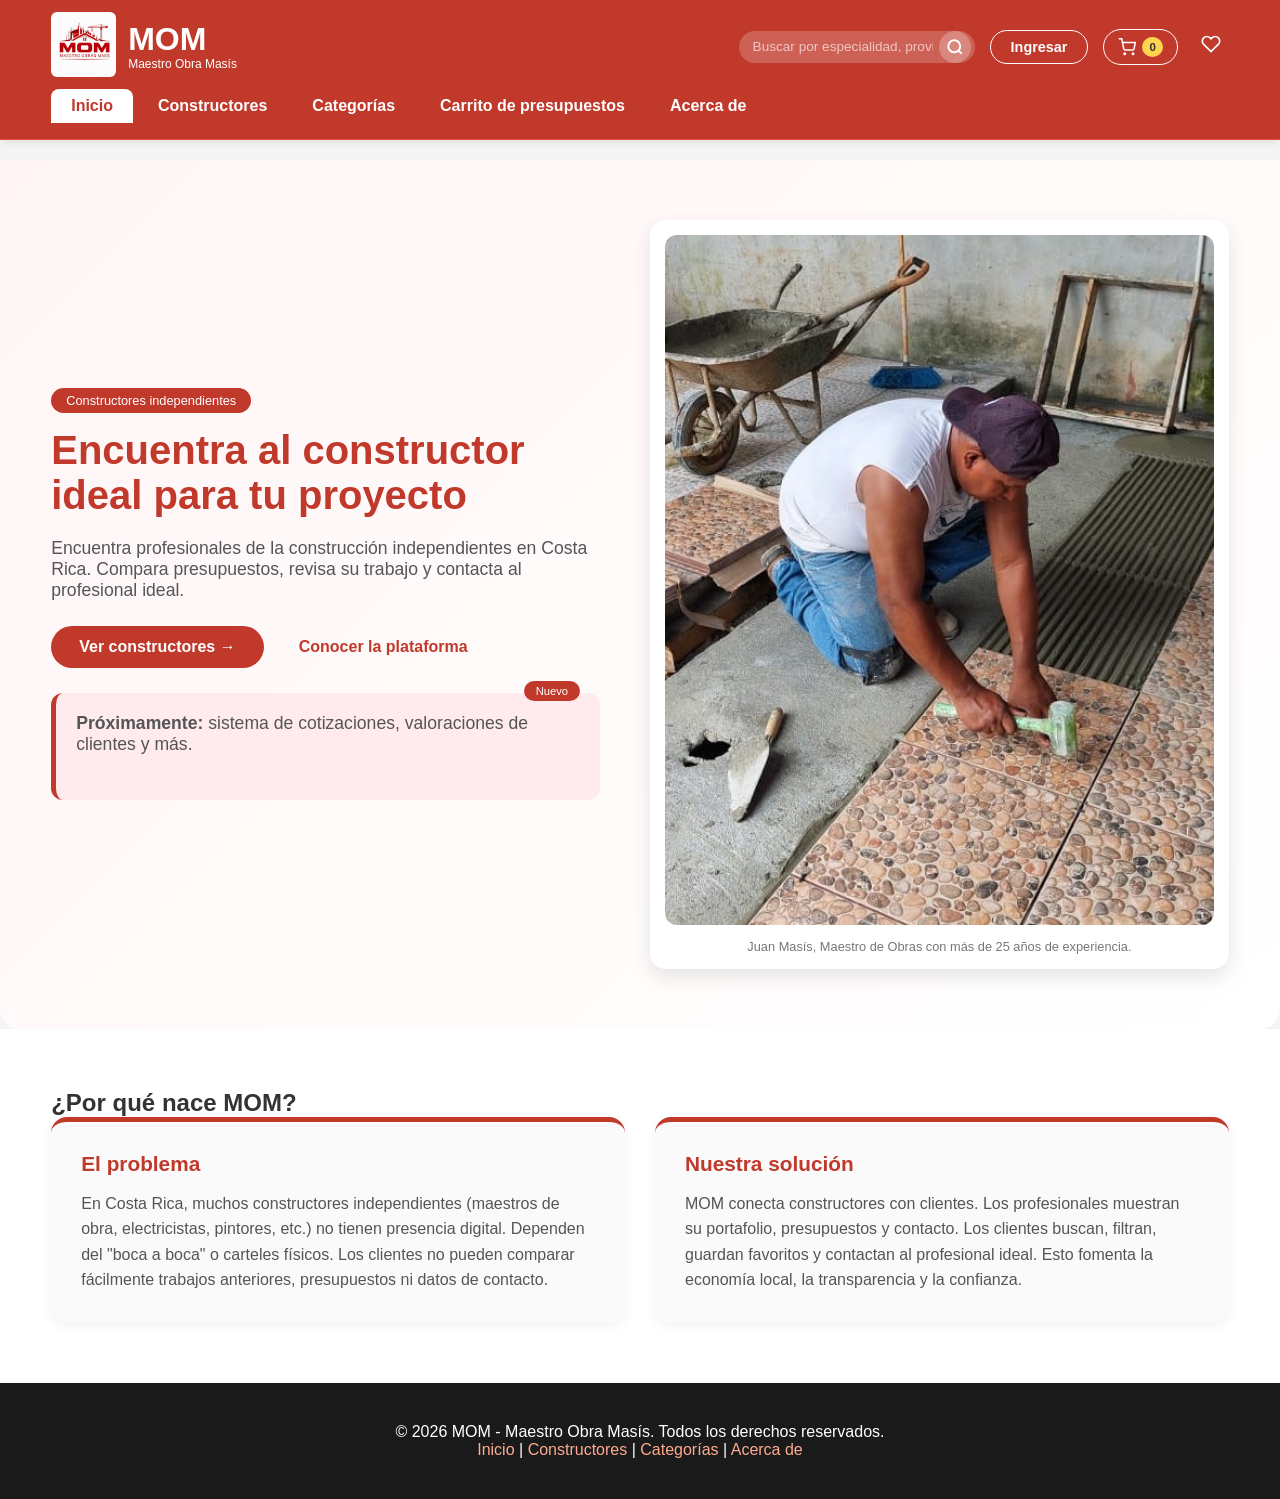
==== commit bafae3ee: "Galería y cambios en el carrito" ====
--- a/index.html
+++ b/index.html
@@ -1,7 +1,6 @@
 <!DOCTYPE html>
 <html lang="es">
 <head>
-    <title>MOM-Constructores</title>
     <meta charset="UTF-8">
     <meta name="viewport" content="width=device-width, initial-scale=1.0">
     <title>MOM | Constructores Costa Rica</title>
@@ -36,10 +35,13 @@
         Ingresar
     </button>
 
-    <button class="btn-login" id="btnRegistro"
-        onclick="window.location.href='login.html?tab=registro'">
-        Registrarse
-    </button>
+    <a href="carrito.html" class="btn-carrito-header" id="btnCarritoHeader" title="Ver carrito">
+        <svg viewBox="0 0 24 24" width="18" height="18" fill="none" stroke="currentColor" stroke-width="2">
+            <circle cx="9" cy="21" r="1"/><circle cx="20" cy="21" r="1"/>
+            <path d="M1 1h4l2.68 13.39a2 2 0 0 0 2 1.61h9.72a2 2 0 0 0 2-1.61L23 6H6"/>
+        </svg>
+        <span class="carrito-badge" id="contadorCarrito">0</span>
+    </a>
 
     <button class="btn-fav-header" id="btnFavoritos" title="Mis favoritos" onclick="abrirFavoritos()">
         <svg viewBox="0 0 24 24" width="20" height="20" fill="none" stroke="white" stroke-width="2">
@@ -139,7 +141,7 @@
             <p>
                 <a href="index.html">Inicio</a> | 
                 <a href="constructores.html">Constructores</a> | 
-                <a href="#problema-solucion">Categorías</a> | 
+                <a href="categorias.html">Categorías</a> | 
                 <a href="acerca.html">Acerca de</a>
             </p>
         </div>
@@ -150,9 +152,10 @@
     <script>
         /* Gestión interna exclusiva de la sesión actual de la página */
         (function() {
+            // Obtiene los datos de sesión desde localStorage
             const sesionData = localStorage.getItem('mom_sesion');
+            // Referencias a elementos del DOM para el perfil de usuario
             const btnLogin = document.getElementById('btnLogin');
-            const btnRegistro = document.getElementById('btnRegistro');
             const userProfile = document.getElementById('userProfile');
             const profileName = document.getElementById('profileName');
             const profileImg = document.getElementById('profileImg');
@@ -160,18 +163,21 @@
             const tabTarjeta = document.getElementById('tab-tarjeta');
 
             if (sesionData) {
+                // Si existe sesión, la parsea y muestra el perfil del usuario
                 const sesion = JSON.parse(sesionData);
 
+                // Oculta botones de login/registro y muestra el perfil
                 btnLogin.classList.add('hidden');
-                btnRegistro.classList.add('hidden');
                 userProfile.classList.remove('hidden');
                 profileName.textContent = sesion.nombre;
                 profileNivel.textContent = 'Nivel ' + (sesion.nivel || 1);
 
+                // Genera la imagen de perfil con la inicial del nombre
                 const inicial = sesion.nombre.charAt(0).toUpperCase();
                 profileImg.src = sesion.foto || `https://placehold.co/40x40/c0392b/white?text=${inicial}`;
                 profileImg.alt = sesion.nombre;
 
+                // Al hacer clic en el perfil, abre el modal con saludo y rol
                 userProfile.onclick = function() {
                     document.getElementById('modal-saludo').textContent = '¡Hola, ' + sesion.nombre + '!';
                     document.getElementById('modal-rol-desc').textContent =
@@ -181,9 +187,14 @@
                     openModal('perfilModal');
                 };
 
+                // Muestra la pestaña de tarjeta solo si el rol es constructor
                 if (sesion.rol === 'constructor') {
                     tabTarjeta.classList.remove('hidden');
                     tabTarjeta.style.display = 'block';
+                    const _ch = document.getElementById('btnCarritoHeader');
+                    if (_ch) _ch.style.display = 'none';
+                    const _tc = document.querySelector('.nav-tabs a[href="carrito.html"]');
+                    if (_tc) _tc.parentElement.style.display = 'none';
                 } else {
                     tabTarjeta.classList.add('hidden');
                     tabTarjeta.style.display = 'none';
@@ -191,31 +202,37 @@
             }
         })();
 
+        // Redirige a la página de constructores con el texto de búsqueda como parámetro
         function buscarConstructores() {
             const q = document.getElementById('searchInput').value.trim();
             if (q) {
                 window.location.href = 'constructores.html?buscar=' + encodeURIComponent(q);
             }
         }
+        // Al cargar el DOM, asigna el evento Enter al campo de búsqueda
         document.addEventListener('DOMContentLoaded', function() {
             document.getElementById('searchInput').addEventListener('keydown', function(e) {
                 if (e.key === 'Enter') buscarConstructores();
             });
         });
 
+        // Abre el modal de favoritos y actualiza su contenido si la función existe
         function abrirFavoritos() {
             if (typeof actualizarModalFavoritos === 'function') actualizarModalFavoritos();
             openModal('favoritosModal');
         }
 
+        // Muestra un modal agregando la clase 'open'
         function openModal(id) {
             document.getElementById(id).classList.add('open');
         }
 
+        // Cierra un modal removiendo la clase 'open'
         function closeModal(id) {
             document.getElementById(id).classList.remove('open');
         }
 
+        // Elimina la sesión de localStorage y redirige al login
         function cerrarSesion() {
             localStorage.removeItem('mom_sesion');
             window.location.href = 'login.html';
--- a/css/styles.css
+++ b/css/styles.css
@@ -1,3 +1,5 @@
+/* === RESET Y BASE === */
+
 * {
     margin: 0;
     padding: 0;
@@ -17,7 +19,7 @@
     width: 100%;
 }
 
-/* --- HEADER PRINCIPAL --- */
+/* === HEADER === */
 
 .site-header {
     background-color: #c0392b;
@@ -73,6 +75,8 @@
     gap: 15px;
 }
 
+/* === BUSCADOR (HEADER) === */
+
 .search-box {
     display: flex;
     align-items: center;
@@ -132,7 +136,44 @@
     color: #c0392b;
 }
 
-/* Botón corazón de favoritos en el header */
+/* === CARRITO (HEADER) === */
+.btn-carrito-header {
+    display: inline-flex;
+    align-items: center;
+    gap: 6px;
+    background-color: transparent;
+    color: white;
+    border: 1px solid white;
+    padding: 7px 14px;
+    border-radius: 25px;
+    text-decoration: none;
+    font-weight: bold;
+    font-size: 0.85rem;
+    transition: all 0.3s ease;
+    white-space: nowrap;
+    position: relative;
+}
+.btn-carrito-header:hover {
+    background-color: white;
+    color: #c0392b;
+}
+.btn-carrito-header svg {
+    flex-shrink: 0;
+}
+.carrito-badge {
+    background-color: #ffd54f;
+    color: #333;
+    border-radius: 50%;
+    padding: 1px 7px;
+    font-size: 0.72rem;
+    font-weight: bold;
+    min-width: 18px;
+    text-align: center;
+    line-height: 18px;
+    display: inline-block;
+}
+
+/* === FAVORITOS (HEADER) === */
 .btn-fav-header {
     background: none;
     border: none;
@@ -164,7 +205,7 @@
     padding: 0 3px;
 }
 
-/* Estilos dentro del modal de favoritos */
+/* === MODAL FAVORITOS === */
 #favoritosLista .favorito-item {
     display: flex;
     justify-content: space-between;
@@ -194,6 +235,8 @@
     margin: 10px 0;
     display: none;
 }
+
+/* === PERFIL DE USUARIO === */
 
 .perfil {
     display: flex;
@@ -237,7 +280,7 @@
     display: none !important;
 }
 
-/* --- MENÚ DE PESTAÑAS (NAV) --- */
+/* === NAVEGACIÓN === */
 
 .nav-tabs {
     padding: 8px 0 0 0;
@@ -270,7 +313,7 @@
     color: #c0392b;
 }
 
-/* --- MODALES --- */
+/* === MODALES === */
 
 .modal-overlay {
     position: fixed;
@@ -400,12 +443,14 @@
     text-decoration: underline;
 }
 
-/* --- SECCIONES DE LA PÁGINA --- */
+/* === CONTENEDOR GENERAL === */
 
 .container {
     width: min(92%, 1200px);
     margin: 0 auto;
 }
+
+/* === HERO / PORTADA === */
 
 .hero {
     background: linear-gradient(135deg, #fff5f5 0%, #ffffff 100%);
@@ -446,6 +491,8 @@
     color: #555;
     margin-bottom: 25px;
 }
+
+/* === BOTONES PRINCIPALES === */
 
 .btn-primary {
     background-color: #c0392b;
@@ -519,6 +566,8 @@
     margin-top: 10px;
 }
 
+/* === SECCIÓN PROBLEMA-SOLUCIÓN === */
+
 .problema-solucion {
     background-color: white;
     padding: 60px 0;
@@ -548,6 +597,8 @@
     color: #555;
     line-height: 1.6;
 }
+
+/* === SECCIÓN CATEGORÍAS === */
 
 .categorias-dinamicas {
     background-color: #f5f5f5;
@@ -595,7 +646,7 @@
     margin: 0;
 }
 
-/* --- FOOTER --- */
+/* === FOOTER === */
 
 footer {
     background-color: #1a1a1a;
@@ -613,7 +664,7 @@
     color: white;
 }
 
-/* --- DISEÑO RESPONSIVO --- */
+/* === RESPONSIVE === */
 
 @media (max-width: 992px) {
     .hero-text h1 {
@@ -759,9 +810,11 @@
         width: 100%;
     }
 
-    .btn-login {
+    .btn-login,
+    .btn-carrito-header {
         width: 100%;
         text-align: center;
+        justify-content: center;
     }
 
     .nav-tabs a {
@@ -799,7 +852,7 @@
     }
 }
 
-/* Layout General de la página de constructores */
+/* === CONSTRUCTORES (LAYOUT GENERAL) === */
 .constructores-main-container {
     display: flex;
     gap: 20px;
@@ -846,7 +899,7 @@
     margin-top: 20px;
 }
 
-/* Botón de favorito en la tarjeta */
+/* === BOTÓN FAVORITO (TARJETA) === */
 .btn-favorito {
     background: none;
     border: 2px solid #c0392b;
@@ -875,7 +928,7 @@
     background: #fff5f5;
 }
 
-/* Estilos Básicos para el Modal Emergente */
+/* === MODAL EMERGENTE (GALERÍA) === */
 .modal-overlay {
     position: fixed;
     top: 0;
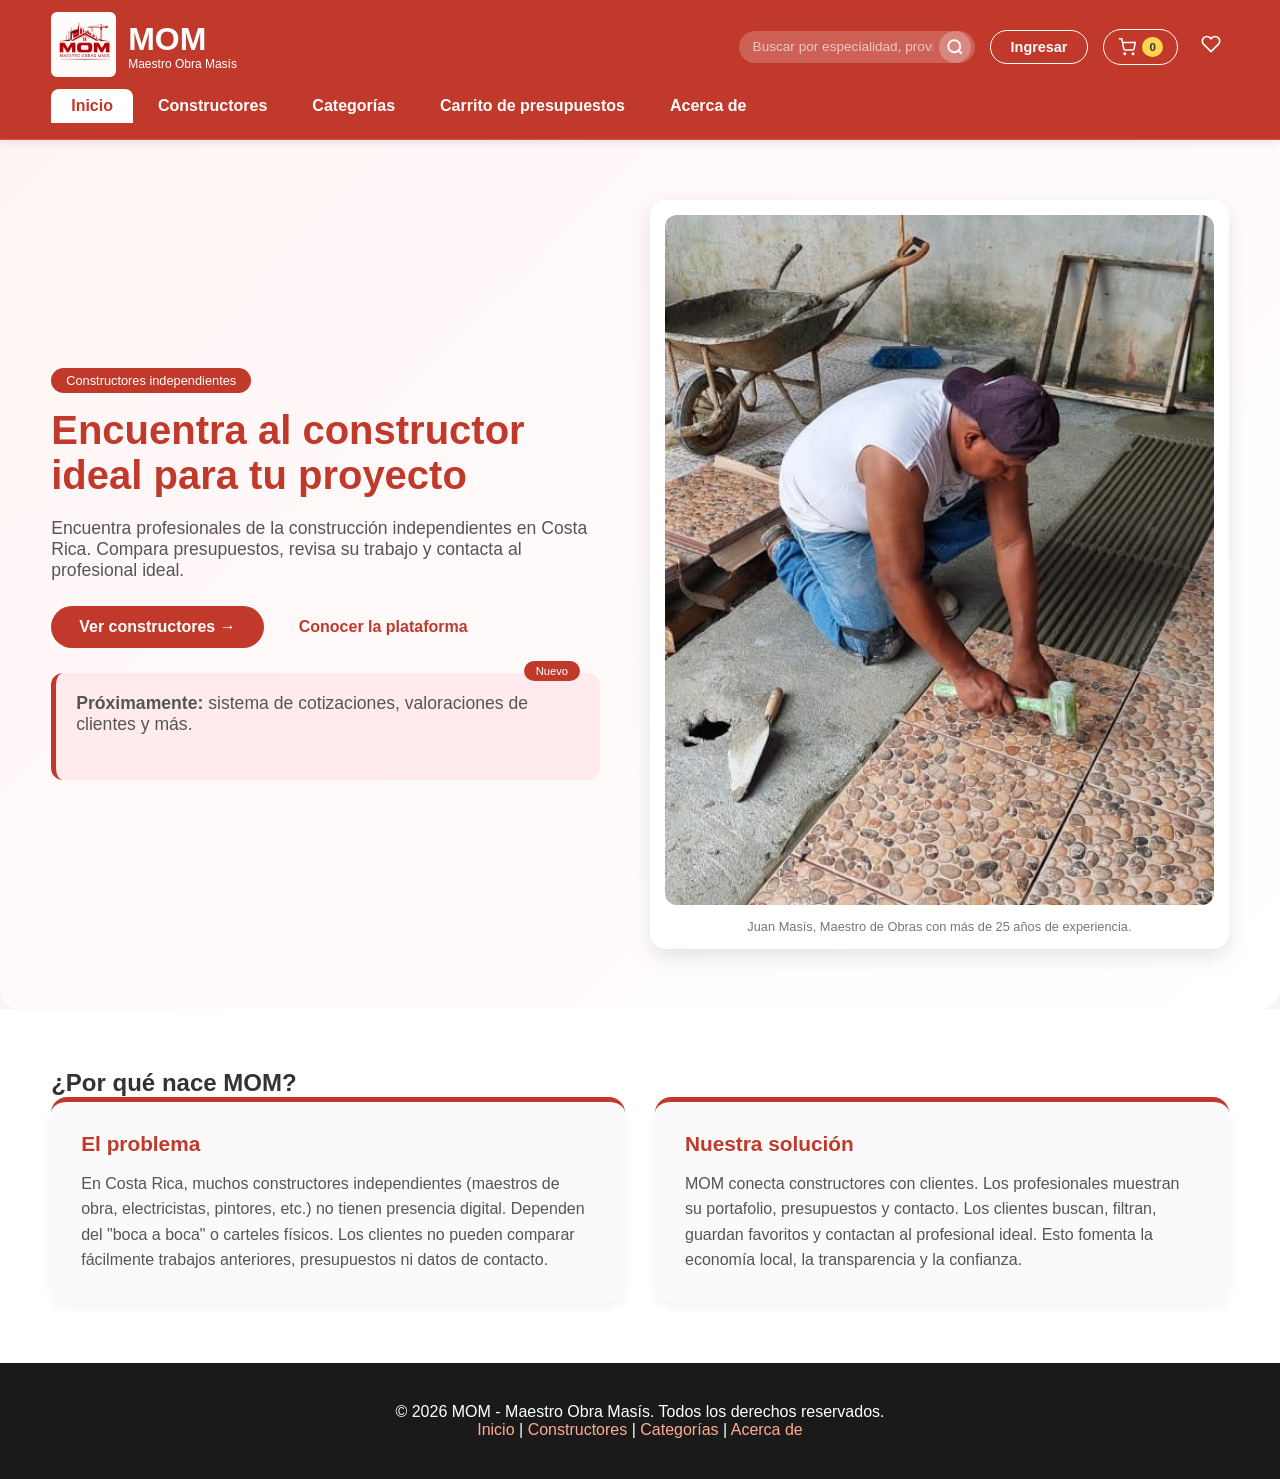
==== commit f2f19d9c: "Arreglos finales" ====
--- a/index.html
+++ b/index.html
@@ -11,6 +11,7 @@
     <header class="site-header">
         <div class="main-header">
             <div class="container">
+                <a href="index.html" class="logo-link">
                 <div class="logo-container">
                     <div class="logo-img">
                         <img src="assets/images/logo.jpeg" alt="MOM Logo">
@@ -20,6 +21,7 @@
                         <p>Maestro Obra Masís</p>
                     </div>
                 </div>
+                </a>
                 <div class="header-actions">
     <div class="search-box">
         <input type="text" id="searchInput" placeholder="Buscar por especialidad, provincia..." />
@@ -51,7 +53,7 @@
     </button>
 
     <div class="perfil hidden" id="userProfile">
-        <img id="profileImg" src="https://placehold.co/40x40/c0392b/white?text=?" alt="Perfil">
+        <img id="profileImg" src="data:image/svg+xml,%3Csvg xmlns='http://www.w3.org/2000/svg' viewBox='0 0 40 40'%3E%3Crect fill='%23c0392b' width='40' height='40'/%3E%3Ctext x='20' y='26' text-anchor='middle' fill='white' font-size='18' font-weight='bold' font-family='sans-serif'%3E%3F%3C/text%3E%3C/svg%3E" alt="Perfil">
         <div>
             <span id="profileName">Usuario</span>
             <div class="nivel" id="profileNivel">Nivel 1</div>
@@ -174,7 +176,7 @@
 
                 // Genera la imagen de perfil con la inicial del nombre
                 const inicial = sesion.nombre.charAt(0).toUpperCase();
-                profileImg.src = sesion.foto || `https://placehold.co/40x40/c0392b/white?text=${inicial}`;
+                profileImg.src = sesion.foto || "data:image/svg+xml,%3Csvg xmlns='http://www.w3.org/2000/svg' viewBox='0 0 40 40'%3E%3Crect fill='%23c0392b' width='40' height='40'/%3E%3Ctext x='20' y='26' text-anchor='middle' fill='white' font-size='18' font-weight='bold' font-family='sans-serif'%3E" + encodeURIComponent(inicial) + "%3C/text%3E%3C/svg%3E";
                 profileImg.alt = sesion.nombre;
 
                 // Al hacer clic en el perfil, abre el modal con saludo y rol
--- a/css/styles.css
+++ b/css/styles.css
@@ -42,6 +42,11 @@
     align-items: center;
     flex-wrap: wrap;
     gap: 20px;
+}
+
+.logo-link {
+    text-decoration: none;
+    color: inherit;
 }
 
 .logo-container {
@@ -674,7 +679,7 @@
 
 @media (max-width: 768px) {
     body {
-        padding-top: 190px;
+        padding-top: 210px;
     }
 
     .main-header .container {
@@ -753,7 +758,7 @@
 
 @media (max-width: 600px) {
     body {
-        padding-top: 175px;
+        padding-top: 200px;
     }
 
     .logo-img img {
@@ -785,7 +790,7 @@
 
 @media (max-width: 480px) {
     body {
-        padding-top: 165px;
+        padding-top: 280px;
     }
 
     .logo-img img {
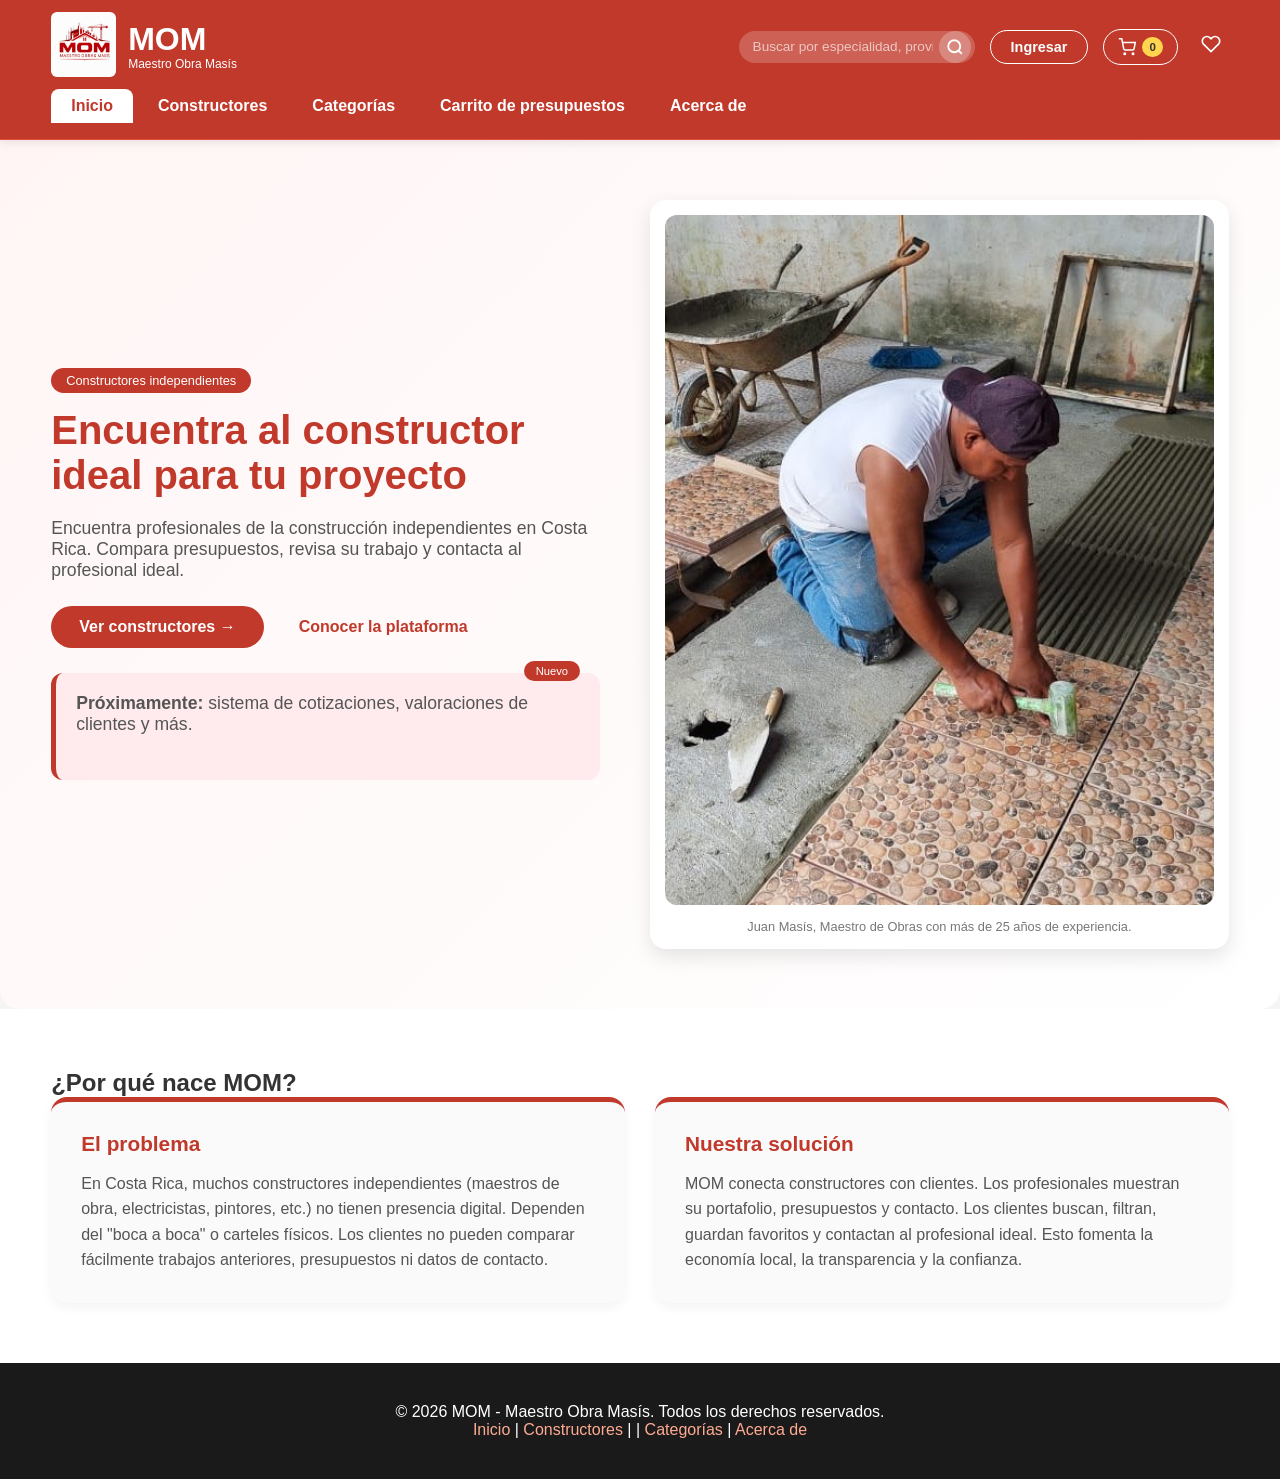
==== commit 117abc8f: "Version final" ====
--- a/index.html
+++ b/index.html
@@ -82,7 +82,7 @@
             <button class="modal-close" onclick="closeModal('perfilModal')">&times;</button>
             <h3 id="modal-saludo">Mi perfil</h3>
             <p class="modal-desc" id="modal-rol-desc"></p>
-            <button class="btn-submit" onclick="cerrarSesion()" style="background:#555;">Cerrar sesión</button>
+            <button class="btn-submit btn-secundario" onclick="cerrarSesion()">Cerrar sesión</button>
         </div>
     </div>
 
@@ -143,6 +143,7 @@
             <p>
                 <a href="index.html">Inicio</a> | 
                 <a href="constructores.html">Constructores</a> | 
+                <a href="tarjeta.html" id="tab-tarjeta-footer" class="hidden">Tarjeta MOM</a> | 
                 <a href="categorias.html">Categorías</a> | 
                 <a href="acerca.html">Acerca de</a>
             </p>
@@ -197,9 +198,13 @@
                     if (_ch) _ch.style.display = 'none';
                     const _tc = document.querySelector('.nav-tabs a[href="carrito.html"]');
                     if (_tc) _tc.parentElement.style.display = 'none';
+                    const _tf = document.getElementById('tab-tarjeta-footer');
+                    if (_tf) { _tf.classList.remove('hidden'); _tf.style.display = 'inline'; }
                 } else {
                     tabTarjeta.classList.add('hidden');
                     tabTarjeta.style.display = 'none';
+                    const _tf = document.getElementById('tab-tarjeta-footer');
+                    if (_tf) { _tf.classList.add('hidden'); _tf.style.display = 'none'; }
                 }
             }
         })();
--- a/css/styles.css
+++ b/css/styles.css
@@ -400,17 +400,28 @@
     color: #444;
 }
 
-.form-group input {
+.form-group input,
+.form-group textarea,
+.form-group select {
     width: 100%;
     padding: 10px 14px;
-    border: 1px solid #ccc;
+    border: 1.5px solid #ddd;
     border-radius: 8px;
     font-size: 0.95rem;
     outline: none;
     transition: border-color 0.2s;
-}
-
-.form-group input:focus {
+    font-family: inherit;
+    background: white;
+}
+
+.form-group textarea {
+    resize: vertical;
+    min-height: 70px;
+}
+
+.form-group input:focus,
+.form-group textarea:focus,
+.form-group select:focus {
     border-color: #c0392b;
 }
 
@@ -933,61 +944,470 @@
     background: #fff5f5;
 }
 
-/* === MODAL EMERGENTE (GALERÍA) === */
-.modal-overlay {
+/* === MODAL DE GALERÍA === */
+
+.galeria-modal-box {
+    max-width: 850px;
+    width: min(95%, 850px);
+    padding: 28px 24px;
+}
+
+.galeria-titulo {
+    font-size: 1.25rem;
+    margin-bottom: 6px;
+}
+
+.galeria-subtitulo {
+    font-size: 0.85rem;
+    color: #888;
+    margin-bottom: 18px;
+    text-align: center;
+}
+
+.galeria-upload-zona {
+    display: none;
+    margin-bottom: 20px;
+}
+
+.galeria-upload-input {
+    width: 100%;
+    padding: 10px 14px;
+    border: 1.5px solid #ddd;
+    border-radius: 8px;
+    font-size: 0.9rem;
+    outline: none;
+    margin-bottom: 12px;
+    box-sizing: border-box;
+}
+
+.galeria-upload-label {
+    display: flex;
+    flex-direction: column;
+    align-items: center;
+    gap: 8px;
+    border: 2px dashed #c0392b;
+    border-radius: 12px;
+    padding: 20px;
+    cursor: pointer;
+    background: #fff5f5;
+}
+
+.galeria-upload-label:hover {
+    background: #ffebee;
+}
+
+.galeria-upload-label-text {
+    color: #c0392b;
+    font-weight: 600;
+    font-size: 0.9rem;
+}
+
+.galeria-upload-label-hint {
+    color: #aaa;
+    font-size: 0.78rem;
+}
+
+.galeria-upload-error {
+    color: #c62828;
+    font-size: 0.82rem;
+    margin-top: 6px;
+    display: none;
+    text-align: center;
+}
+
+.galeria-grid {
+    display: grid;
+    grid-template-columns: repeat(auto-fill, minmax(220px, 1fr));
+    gap: 14px;
+    max-height: 60vh;
+    overflow-y: auto;
+    padding-right: 4px;
+}
+
+.galeria-vacia {
+    text-align: center;
+    color: #aaa;
+    font-size: 0.95rem;
+    padding: 30px 0;
+    display: none;
+}
+
+.galeria-img-wrapper {
+    position: relative;
+    border-radius: 8px;
+    overflow: hidden;
+    background: #f5f5f5;
+}
+
+.galeria-img {
+    width: 100%;
+    height: 220px;
+    object-fit: cover;
+    display: block;
+    cursor: pointer;
+    transition: transform 0.2s;
+}
+
+.galeria-img:hover {
+    transform: scale(1.04);
+}
+
+.galeria-caption {
+    font-size: 0.85rem;
+    color: #333;
+    padding: 6px 8px;
+    background: white;
+    margin: 0;
+    white-space: nowrap;
+    overflow: hidden;
+    text-overflow: ellipsis;
+    font-weight: 500;
+}
+
+.galeria-delete-btn {
+    position: absolute;
+    top: 4px;
+    right: 4px;
+    background: rgba(0,0,0,0.55);
+    color: white;
+    border: none;
+    border-radius: 50%;
+    width: 22px;
+    height: 22px;
+    font-size: 1rem;
+    cursor: pointer;
+    display: flex;
+    align-items: center;
+    justify-content: center;
+    line-height: 1;
+    padding: 0;
+}
+
+.galeria-delete-btn:hover {
+    background: rgba(0,0,0,0.75);
+}
+
+.galeria-like-btn {
+    position: absolute;
+    bottom: 6px;
+    right: 6px;
+    background: rgba(0,0,0,0.35);
+    border: none;
+    border-radius: 50%;
+    width: 28px;
+    height: 28px;
+    cursor: pointer;
+    display: flex;
+    align-items: center;
+    justify-content: center;
+    transition: all 0.2s;
+    padding: 0;
+}
+
+.galeria-like-btn:hover {
+    background: rgba(0,0,0,0.55);
+}
+
+.galeria-like-btn.liked {
+    background: rgba(231,76,60,0.25);
+}
+
+/* === LIGHTBOX (galeria.js) === */
+
+.galeria-lightbox {
+    display: none;
     position: fixed;
     top: 0;
     left: 0;
     width: 100%;
     height: 100%;
-    background: rgba(0, 0, 0, 0.6);
-    display: flex;
+    background: rgba(0,0,0,0.88);
+    z-index: 3500;
     justify-content: center;
     align-items: center;
-    opacity: 0;
-    pointer-events: none;
-    transition: opacity 0.3s ease;
-    z-index: 1000;
-}
-
-.modal-overlay.modal-active {
-    opacity: 1;
-    pointer-events: auto;
-}
-
-.modal-content {
-    background: #fff;
-    padding: 30px;
-    border-radius: 8px;
-    max-width: 600px;
-    width: 90%;
-    position: relative;
-    box-shadow: 0 5px 15px rgba(0,0,0,0.3);
-    max-height: 85vh;
-    overflow-y: auto;
-}
-
-.close-modal {
+    flex-direction: column;
+    gap: 16px;
+}
+
+.galeria-lightbox.open {
+    display: flex;
+}
+
+.galeria-lightbox-close {
     position: absolute;
-    top: 15px;
-    right: 15px;
+    top: 18px;
+    right: 22px;
     background: none;
     border: none;
-    font-size: 20px;
-    cursor: pointer;
-    color: #333;
-}
-
-.modal-galeria-grid {
+    color: white;
+    font-size: 2.2rem;
+    cursor: pointer;
+}
+
+.galeria-lightbox-close:hover {
+    color: #ddd;
+}
+
+.galeria-lightbox-img {
+    max-width: 90vw;
+    max-height: 80vh;
+    border-radius: 10px;
+    object-fit: contain;
+}
+
+.galeria-lightbox-caption {
+    color: #ddd;
+    font-size: 0.88rem;
+    text-align: center;
+    padding: 0 20px;
+    max-width: 600px;
+}
+
+/* === RATING MODAL (constructores.js) === */
+
+.rating-modal {
+    display: none;
+    position: fixed;
+    top: 0;
+    left: 0;
+    width: 100%;
+    height: 100%;
+    background: rgba(0,0,0,0.5);
+    z-index: 3000;
+    justify-content: center;
+    align-items: center;
+}
+
+.rating-modal.open {
+    display: flex;
+}
+
+.rating-modal-box {
+    background: white;
+    padding: 28px;
+    border-radius: 16px;
+    text-align: center;
+    min-width: 260px;
+    box-shadow: 0 10px 30px rgba(0,0,0,0.3);
+}
+
+.rating-modal-title {
+    color: #c0392b;
+    margin-bottom: 16px;
+    font-size: 1.1rem;
+}
+
+.rating-select {
+    display: flex;
+    gap: 6px;
+    justify-content: center;
+    margin-bottom: 16px;
+}
+
+.rating-star-btn {
+    background: none;
+    border: none;
+    font-size: 2.2rem;
+    cursor: pointer;
+    transition: color 0.15s;
+    padding: 0 3px;
+}
+
+.rating-star-btn:hover {
+    transform: scale(1.1);
+}
+
+.btn-rating-cerrar {
+    background: #c0392b;
+    color: white;
+    border: none;
+    padding: 8px 24px;
+    border-radius: 8px;
+    cursor: pointer;
+    font-weight: bold;
+    font-size: 0.9rem;
+}
+
+.btn-rating-cerrar:hover {
+    background: #a93226;
+}
+
+/* === TARJETA — TOAST === */
+
+.toast-tarjeta {
+    position: fixed;
+    bottom: 30px;
+    left: 50%;
+    transform: translateX(-50%) translateY(100px);
+    background: #2e7d32;
+    color: white;
+    padding: 14px 28px;
+    border-radius: 12px;
+    font-weight: bold;
+    font-size: 0.95rem;
+    box-shadow: 0 4px 20px rgba(0,0,0,0.2);
+    opacity: 0;
+    transition: all 0.4s ease;
+    z-index: 9999;
+    pointer-events: none;
+}
+
+.toast-tarjeta.show {
+    opacity: 1;
+    transform: translateX(-50%) translateY(0);
+}
+
+.toast-tarjeta.error {
+    background: #c62828;
+}
+
+/* === TARJETA — GALERÍA UPLOAD === */
+
+.tarjeta-galeria-section {
+    display: none;
+    max-width: 600px;
+    margin: 30px auto 0;
+    background: white;
+    border-radius: 16px;
+    box-shadow: 0 4px 15px rgba(0,0,0,0.08);
+    padding: 24px;
+}
+
+.tarjeta-galeria-section h2 {
+    color: #c0392b;
+    font-size: 1.2rem;
+    margin-bottom: 16px;
+    padding-bottom: 10px;
+    border-bottom: 2px solid #ffebee;
+}
+
+.obligatorio {
+    color: #c62828;
+    font-size: 0.8rem;
+}
+
+.tarjeta-galeria-upload {
+    margin-bottom: 16px;
+}
+
+.tarjeta-galeria-titulo-input {
+    width: 100%;
+    padding: 10px 14px;
+    border: 1.5px solid #ddd;
+    border-radius: 8px;
+    font-size: 0.9rem;
+    outline: none;
+    margin-bottom: 12px;
+    box-sizing: border-box;
+}
+
+.tarjeta-galeria-titulo-input:focus {
+    border-color: #c0392b;
+}
+
+.tarjeta-galeria-label {
+    display: flex;
+    flex-direction: column;
+    align-items: center;
+    gap: 8px;
+    border: 2px dashed #c0392b;
+    border-radius: 12px;
+    padding: 16px;
+    cursor: pointer;
+    background: #fff5f5;
+}
+
+.tarjeta-galeria-label:hover {
+    background: #ffebee;
+}
+
+.tarjeta-galeria-label-text {
+    color: #c0392b;
+    font-weight: 600;
+    font-size: 0.9rem;
+}
+
+.tarjeta-galeria-label-hint {
+    color: #aaa;
+    font-size: 0.78rem;
+}
+
+.tarjeta-galeria-error {
+    color: #c62828;
+    font-size: 0.82rem;
+    margin-top: 6px;
+    display: none;
+    text-align: center;
+}
+
+.tarjeta-galeria-error.success {
+    color: #2e7d32;
+}
+
+.tarjeta-galeria-grid {
     display: grid;
-    grid-template-columns: repeat(auto-fill, minmax(120px, 1fr));
-    gap: 10px;
-    margin-top: 10px;
-}
-
-.modal-galeria-img {
-    width: 100%;
-    height: 90px;
-    object-fit: cover;
-    border-radius: 4px;
-}
+    grid-template-columns: repeat(auto-fill, minmax(160px, 1fr));
+    gap: 12px;
+}
+
+.tarjeta-galeria-vacia {
+    text-align: center;
+    color: #aaa;
+    font-size: 0.9rem;
+    padding: 20px 0;
+    display: none;
+}
+
+/* === TARJETA — ARCHIVO CARGADO === */
+
+.file-label {
+    font-size: 0.8rem;
+    color: #2e7d32;
+    font-weight: 600;
+    margin-left: 6px;
+}
+
+/* === TARJETA — ÉXITO === */
+
+.tarjeta-exito {
+    text-align: center;
+    padding: 32px 16px;
+}
+
+.tarjeta-exito-icono {
+    font-size: 3rem;
+    margin-bottom: 12px;
+}
+
+.tarjeta-exito-titulo {
+    color: #2e7d32;
+    margin: 0 0 8px 0;
+}
+
+.tarjeta-exito-desc {
+    color: #666;
+    margin: 0 0 20px 0;
+}
+
+/* === UTILITARIOS === */
+
+.btn-secundario {
+    background: #555;
+}
+
+.btn-secundario:hover {
+    background: #444;
+}
+
+.hero-padding-sm {
+    padding: 40px 0;
+}
+
+.no-click {
+    pointer-events: none;
+    opacity: 0.7;
+}
+
+.text-center {
+    text-align: center;
+}
